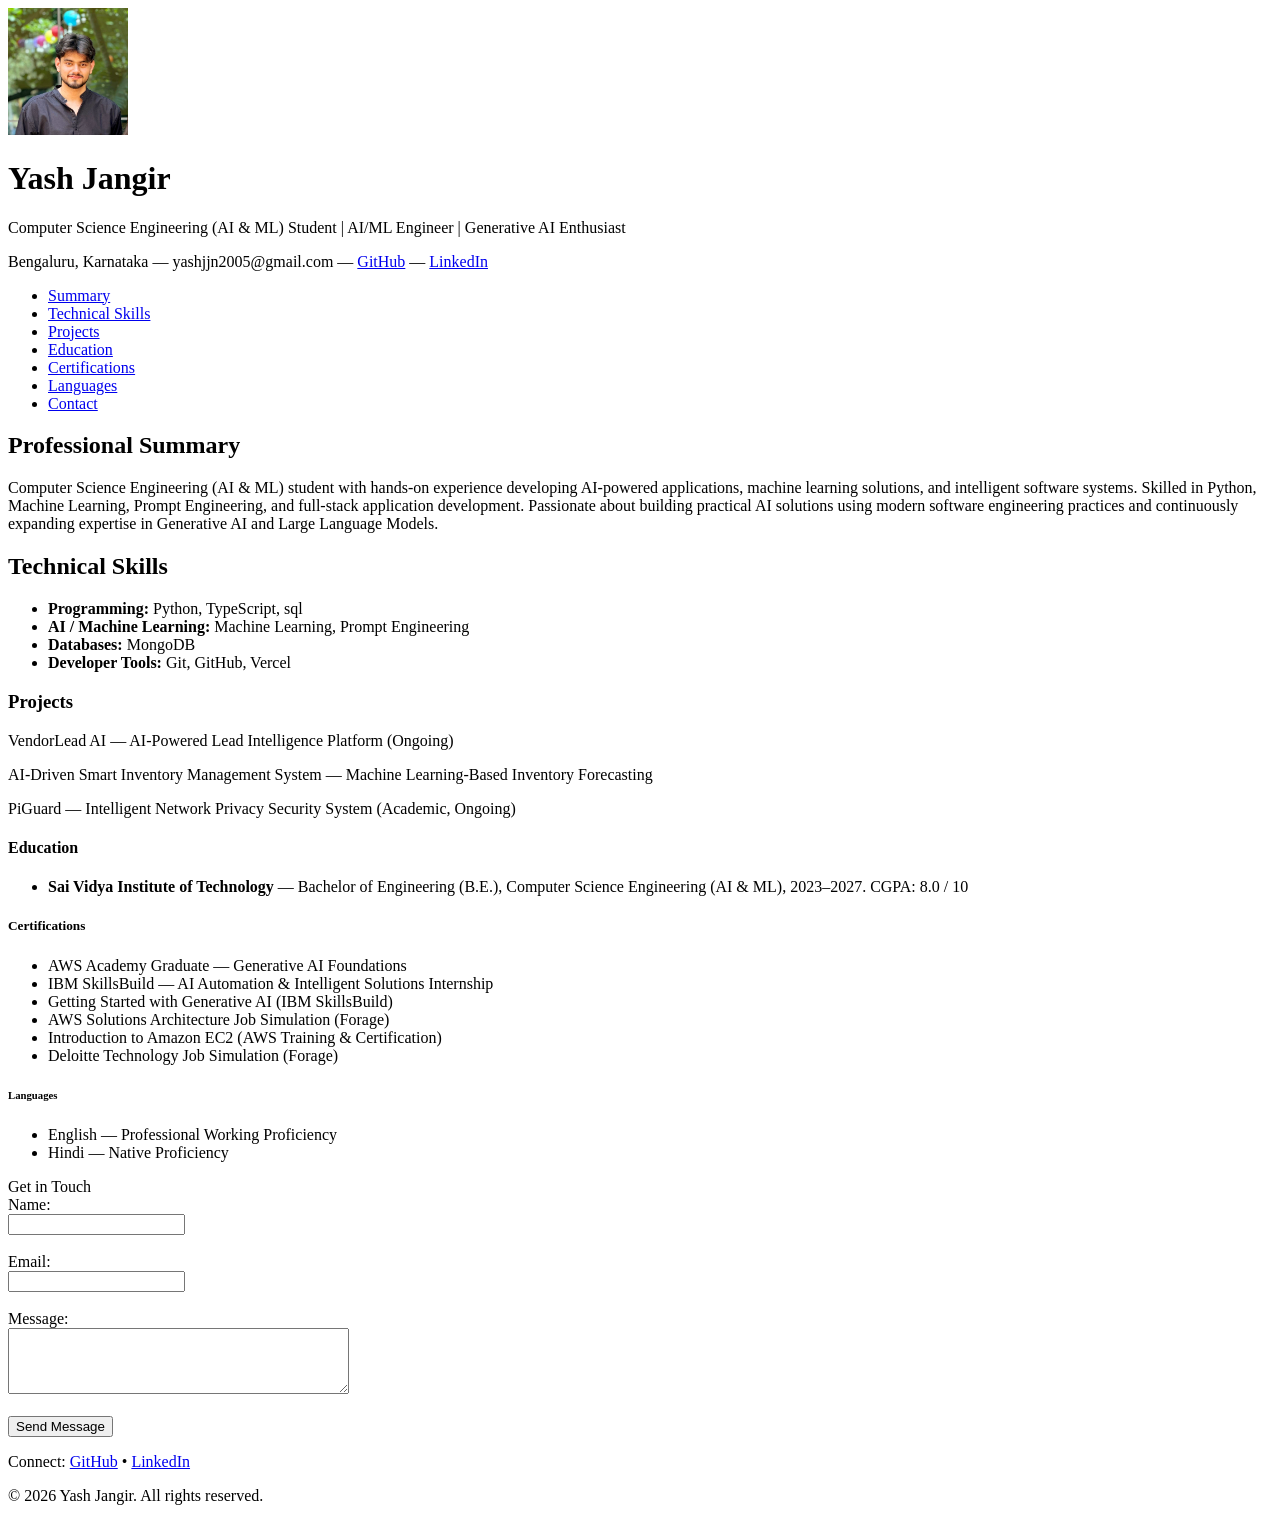
==== index.html @ c309d535 "Add files via upload" ====
<!DOCTYPE html>
<html lang="en">
<head>
  <meta charset="utf-8">
  <meta name="viewport" content="width=device-width,initial-scale=1">
  <title>Yash Jangir</title>
</head>
<body>
  <header>
    <img src="profile.jpeg" alt="Yash Jangir profile photo" width="120">
    <h1>Yash Jangir</h1>
    <p>Computer Science Engineering (AI &amp; ML) Student | AI/ML Engineer | Generative AI Enthusiast</p>
    <p>Bengaluru, Karnataka — yashjjn2005@gmail.com — <a href="#">GitHub</a> — <a href="#">LinkedIn</a></p>
    <nav>
      <ul>
        <li><a href="#summary">Summary</a></li>
        <li><a href="#skills">Technical Skills</a></li>
        <li><a href="#projects">Projects</a></li>
        <li><a href="#education">Education</a></li>
        <li><a href="#certifications">Certifications</a></li>
        <li><a href="#languages">Languages</a></li>
        <li><a href="#contact">Contact</a></li>
      </ul>
    </nav>
  </header>

  <main>
    <h2 id="summary">Professional Summary</h2>
  <p>Computer Science Engineering (AI &amp; ML) student with hands-on experience developing AI-powered applications, machine learning solutions, and intelligent software systems. Skilled in Python, Machine Learning, Prompt Engineering, and full-stack application development. Passionate about building practical AI solutions using modern software engineering practices and continuously expanding expertise in Generative AI and Large Language Models.</p>

  <h2 id="skills">Technical Skills</h2>
  <ul>
    <li><strong>Programming:</strong> Python, TypeScript, sql</li>
    <li><strong>AI / Machine Learning:</strong> Machine Learning, Prompt Engineering</li>
    <li><strong>Databases:</strong> MongoDB</li>
    <li><strong>Developer Tools:</strong> Git, GitHub, Vercel</li>
  </ul>

    <h3 id="projects">Projects</h3>

  <p>VendorLead AI — AI-Powered Lead Intelligence Platform (Ongoing)</p>
  
  <p>AI-Driven Smart Inventory Management System — Machine Learning-Based Inventory Forecasting</p>
  
  <p>PiGuard — Intelligent Network Privacy Security System (Academic, Ongoing)</p>
  
  <h4 id="education">Education</h4>
  <ul>
    <li><strong>Sai Vidya Institute of Technology</strong> — Bachelor of Engineering (B.E.), Computer Science Engineering (AI &amp; ML), 2023–2027. CGPA: 8.0 / 10</li>
  </ul>

  <h5 id="certifications">Certifications</h5>
  <ul>
    <li>AWS Academy Graduate — Generative AI Foundations</li>
    <li>IBM SkillsBuild — AI Automation &amp; Intelligent Solutions Internship</li>
    <li>Getting Started with Generative AI (IBM SkillsBuild)</li>
    <li>AWS Solutions Architecture Job Simulation (Forage)</li>
    <li>Introduction to Amazon EC2 (AWS Training &amp; Certification)</li>
    <li>Deloitte Technology Job Simulation (Forage)</li>
  </ul>

  <h6 id="languages">Languages</h6>
  <ul>
    <li>English — Professional Working Proficiency</li>
    <li>Hindi — Native Proficiency</li>
  </ul>

  <h7 id="contact">Get in Touch</h7>
  <form action="#" method="post">
    <label>Name:<br><input type="text" name="name"></label><br><br>
    <label>Email:<br><input type="email" name="email"></label><br><br>
    <label>Message:<br><textarea name="message" rows="4" cols="40"></textarea></label><br><br>
    <button type="submit">Send Message</button>
  </form>

    <p>Connect: <a href="#">GitHub</a> • <a href="#">LinkedIn</a></p>
  </main>

  <footer>
    <p>&copy; 2026 Yash Jangir. All rights reserved.</p>
  </footer>
</body>
</html>
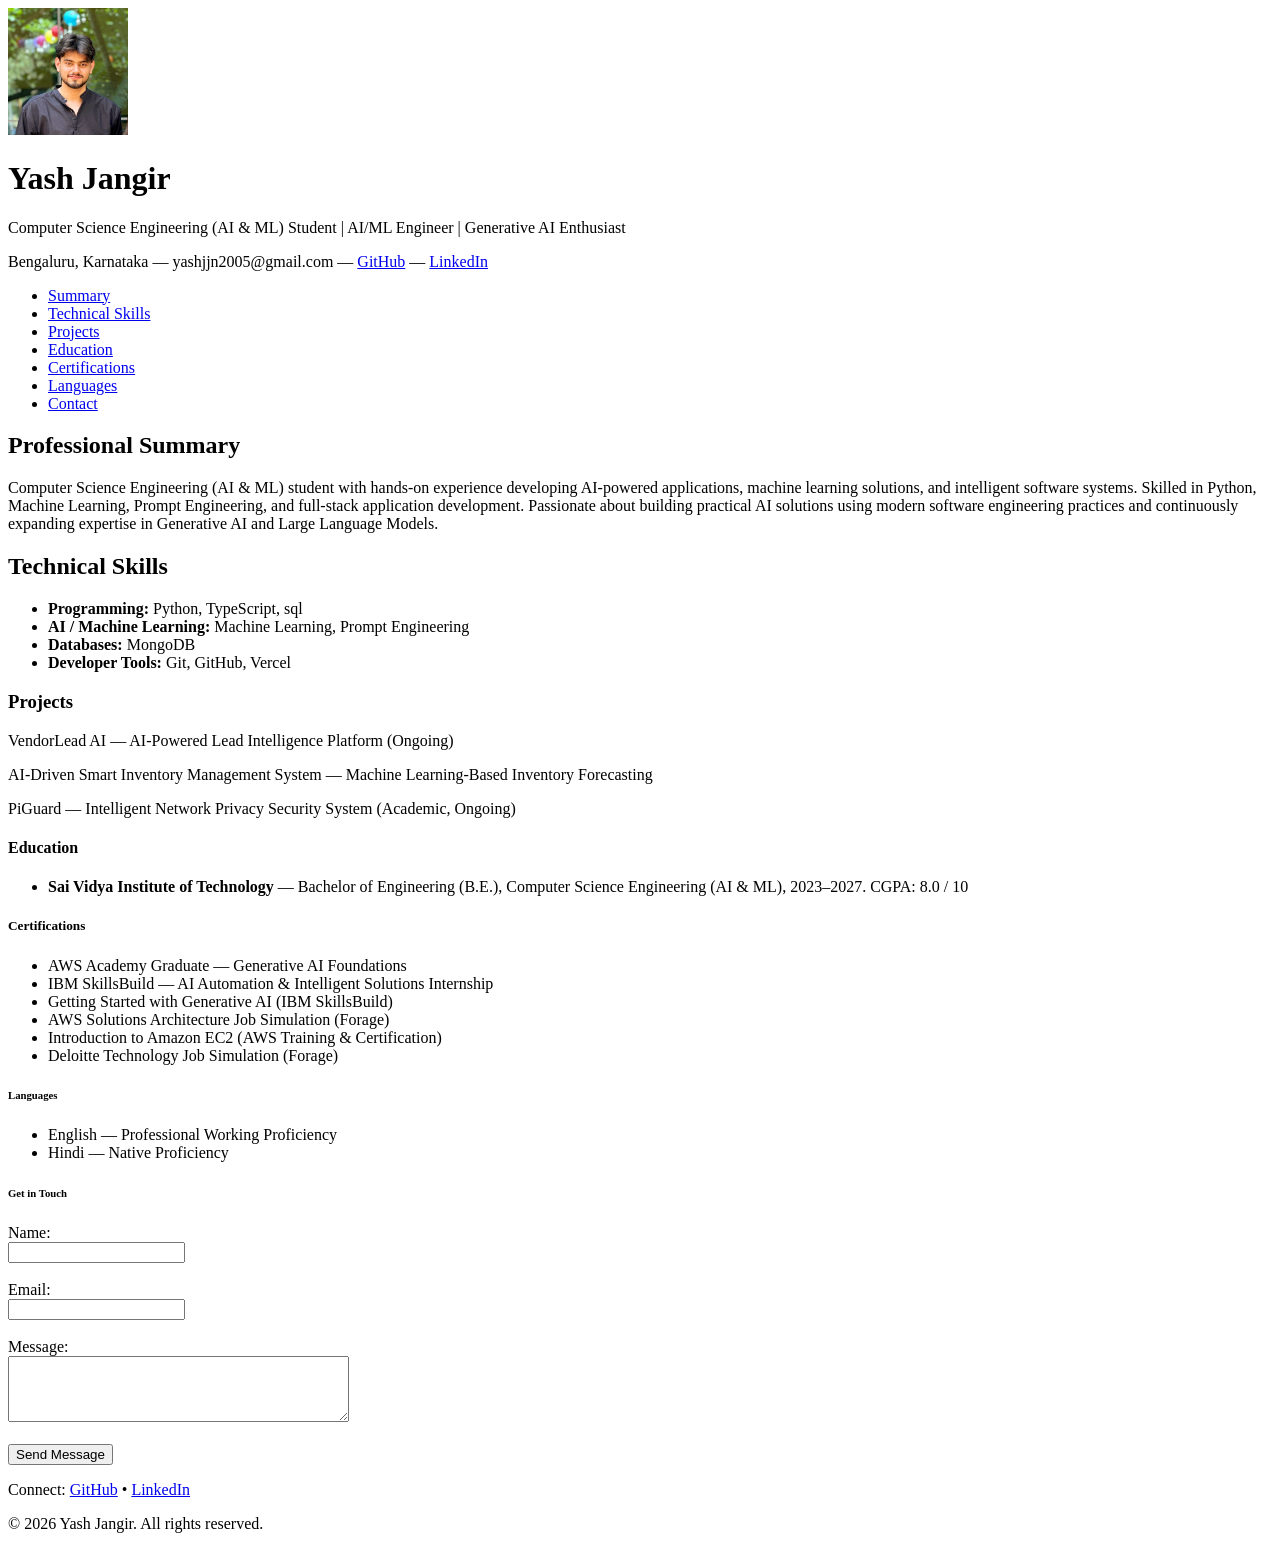
==== commit 13e0bba1: "Add files via upload" ====
--- a/index.html
+++ b/index.html
@@ -10,7 +10,7 @@
     <img src="profile.jpeg" alt="Yash Jangir profile photo" width="120">
     <h1>Yash Jangir</h1>
     <p>Computer Science Engineering (AI &amp; ML) Student | AI/ML Engineer | Generative AI Enthusiast</p>
-    <p>Bengaluru, Karnataka — yashjjn2005@gmail.com — <a href="#">GitHub</a> — <a href="#">LinkedIn</a></p>
+    <p>Bengaluru, Karnataka — yashjjn2005@gmail.com — <a href="https://github.com/Yashjangir71">GitHub</a> — <a href="https://www.linkedin.com/in/yash-jangir-3822b129b/">LinkedIn</a></p>
     <nav>
       <ul>
         <li><a href="#summary">Summary</a></li>
@@ -65,7 +65,7 @@
     <li>Hindi — Native Proficiency</li>
   </ul>
 
-  <h7 id="contact">Get in Touch</h7>
+  <h6 id="contact">Get in Touch</h6>
   <form action="#" method="post">
     <label>Name:<br><input type="text" name="name"></label><br><br>
     <label>Email:<br><input type="email" name="email"></label><br><br>
@@ -73,7 +73,7 @@
     <button type="submit">Send Message</button>
   </form>
 
-    <p>Connect: <a href="#">GitHub</a> • <a href="#">LinkedIn</a></p>
+    <p>Connect: <a href="https://github.com/Yashjangir71">GitHub</a> • <a href="https://www.linkedin.com/in/yash-jangir-3822b129b/">LinkedIn</a></p>
   </main>
 
   <footer>
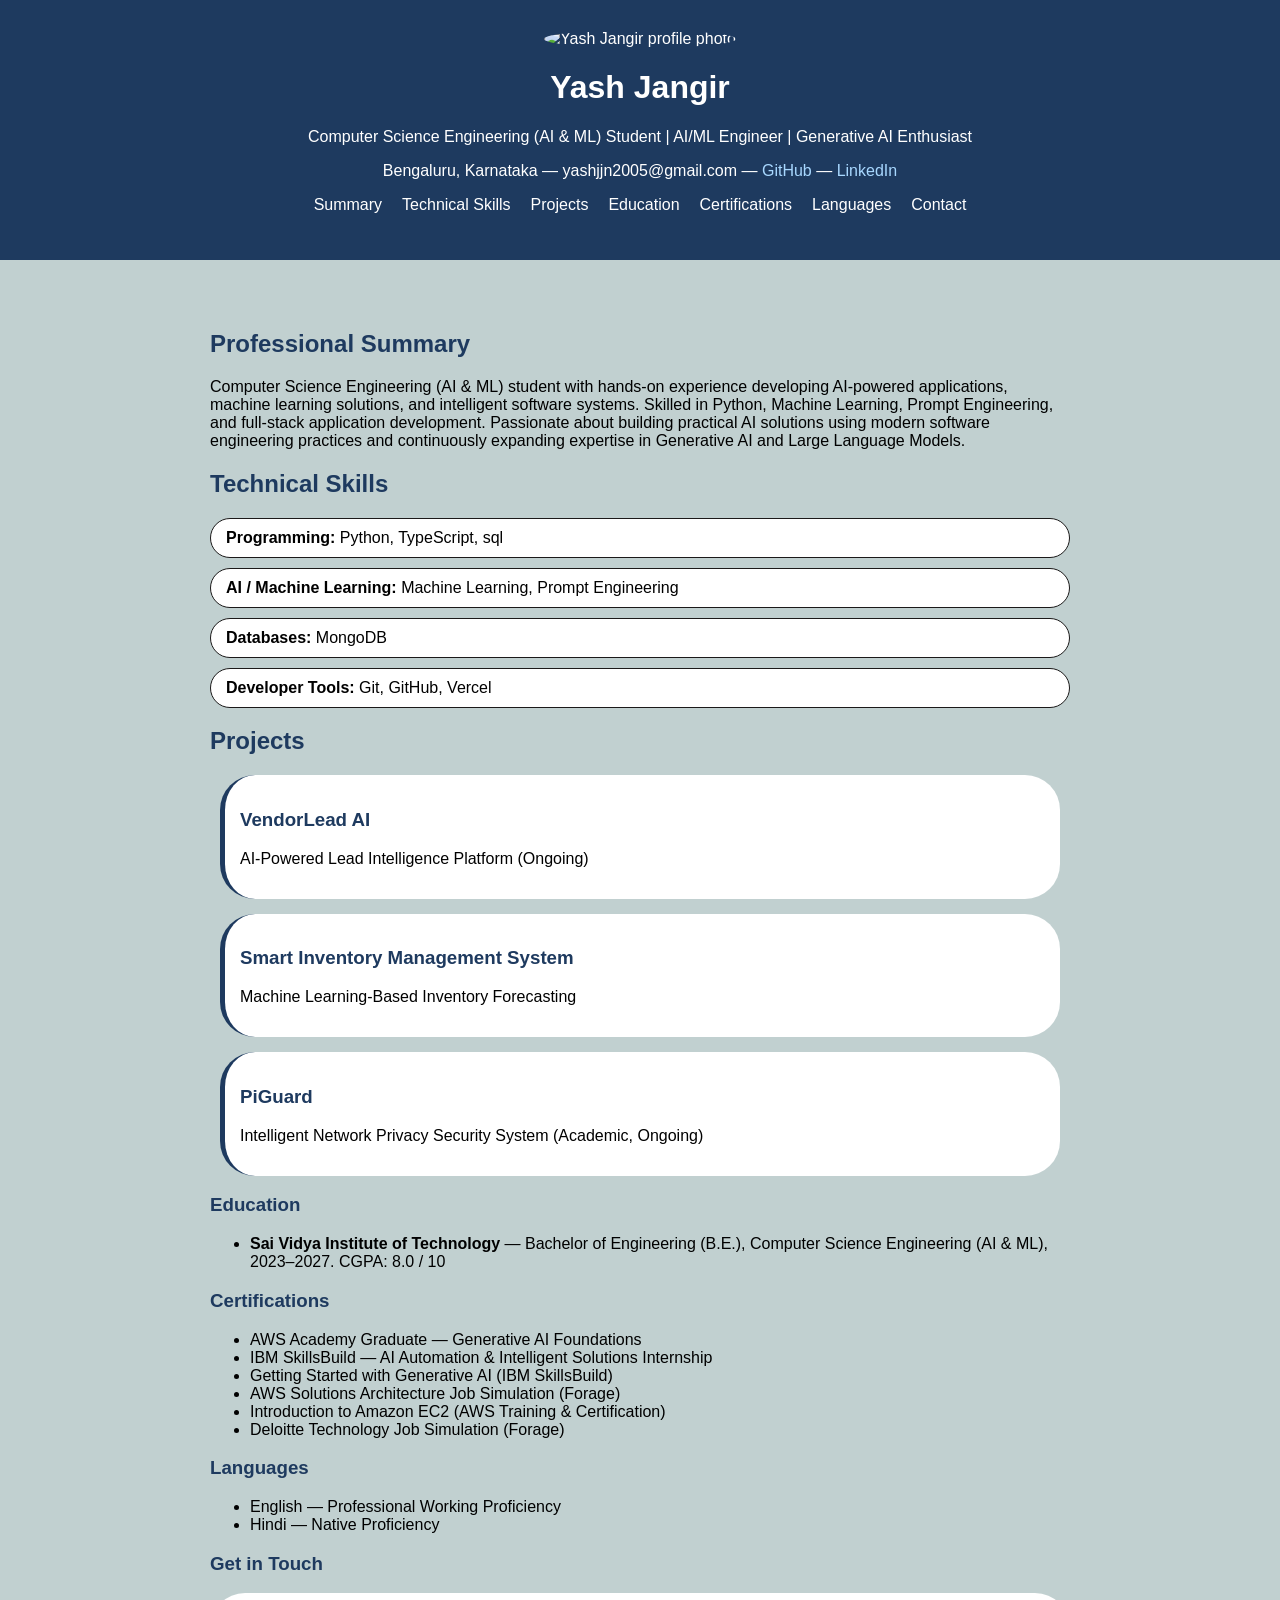
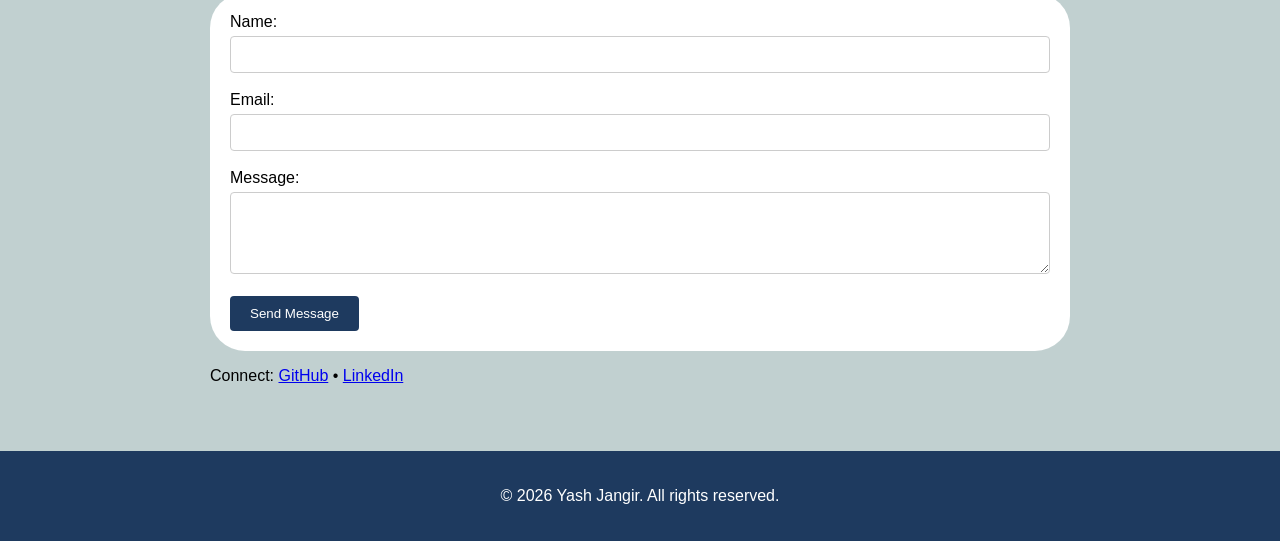
==== commit 5aea28cf: "Fix GitHub Pages root entry files" ====
--- a/index.html
+++ b/index.html
@@ -4,13 +4,14 @@
   <meta charset="utf-8">
   <meta name="viewport" content="width=device-width,initial-scale=1">
   <title>Yash Jangir</title>
+  <link href="../css/style.css" rel="stylesheet">
 </head>
 <body>
   <header>
-    <img src="profile.jpeg" alt="Yash Jangir profile photo" width="120">
+    <img src="profile.jpeg" alt="Yash Jangir profile photo" width="200">
     <h1>Yash Jangir</h1>
     <p>Computer Science Engineering (AI &amp; ML) Student | AI/ML Engineer | Generative AI Enthusiast</p>
-    <p>Bengaluru, Karnataka — yashjjn2005@gmail.com — <a href="https://github.com/Yashjangir71">GitHub</a> — <a href="https://www.linkedin.com/in/yash-jangir-3822b129b/">LinkedIn</a></p>
+    <p>Bengaluru, Karnataka — yashjjn2005@gmail.com — <a href="https://github.com/Yashjangir71" target="_blank" rel="noopener noreferrer">GitHub</a> — <a href="https://www.linkedin.com/in/yash-jangir-3822b129b/" target="_blank" rel="noopener noreferrer">LinkedIn</a></p>
     <nav>
       <ul>
         <li><a href="#summary">Summary</a></li>
@@ -36,20 +37,29 @@
     <li><strong>Developer Tools:</strong> Git, GitHub, Vercel</li>
   </ul>
 
-    <h3 id="projects">Projects</h3>
 
-  <p>VendorLead AI — AI-Powered Lead Intelligence Platform (Ongoing)</p>
-  
-  <p>AI-Driven Smart Inventory Management System — Machine Learning-Based Inventory Forecasting</p>
-  
-  <p>PiGuard — Intelligent Network Privacy Security System (Academic, Ongoing)</p>
-  
-  <h4 id="education">Education</h4>
+<h2 id="projects">Projects</h2>
+
+<div class="project">
+  <h3>VendorLead AI</h3>
+  <p>AI-Powered Lead Intelligence Platform (Ongoing)</p>
+</div>
+
+<div class="project">
+  <h3>Smart Inventory Management System</h3>
+  <p>Machine Learning-Based Inventory Forecasting</p>
+</div>
+
+<div class="project">
+  <h3>PiGuard</h3>
+  <p>Intelligent Network Privacy Security System (Academic, Ongoing)</p>
+</div>
+  <h3 id="education">Education</h3>
   <ul>
     <li><strong>Sai Vidya Institute of Technology</strong> — Bachelor of Engineering (B.E.), Computer Science Engineering (AI &amp; ML), 2023–2027. CGPA: 8.0 / 10</li>
   </ul>
 
-  <h5 id="certifications">Certifications</h5>
+  <h3 id="certifications">Certifications</h3>
   <ul>
     <li>AWS Academy Graduate — Generative AI Foundations</li>
     <li>IBM SkillsBuild — AI Automation &amp; Intelligent Solutions Internship</li>
@@ -59,13 +69,13 @@
     <li>Deloitte Technology Job Simulation (Forage)</li>
   </ul>
 
-  <h6 id="languages">Languages</h6>
+  <h3 id="languages">Languages</h3>
   <ul>
     <li>English — Professional Working Proficiency</li>
     <li>Hindi — Native Proficiency</li>
   </ul>
 
-  <h6 id="contact">Get in Touch</h6>
+  <h3 id="contact">Get in Touch</h3>
   <form action="#" method="post">
     <label>Name:<br><input type="text" name="name"></label><br><br>
     <label>Email:<br><input type="email" name="email"></label><br><br>
@@ -73,7 +83,7 @@
     <button type="submit">Send Message</button>
   </form>
 
-    <p>Connect: <a href="https://github.com/Yashjangir71">GitHub</a> • <a href="https://www.linkedin.com/in/yash-jangir-3822b129b/">LinkedIn</a></p>
+    <p>Connect: <a href="https://github.com/Yashjangir71" target="_blank" rel="noopener noreferrer">GitHub</a> • <a href="https://www.linkedin.com/in/yash-jangir-3822b129b/" target="_blank" rel="noopener noreferrer">LinkedIn</a></p>
   </main>
 
   <footer>
--- a/css/style.css
+++ b/css/style.css
@@ -0,0 +1,166 @@
+
+* {
+  box-sizing: border-box;
+}
+
+body {
+  margin: 0;
+  font-family: Arial, sans-serif;
+  background-color: #c1d0d0;
+  color: #000000;
+}
+
+/* Header */
+
+header {
+  background-color: #1e3a5f;
+  color: white;
+  text-align: center;
+  padding: 30px;
+}
+
+/* Profile image */
+
+header img {
+  border-radius: 50%;
+}
+
+/* Links in header */
+
+header a {
+  color: #a8d8ff;
+  text-decoration: none;
+}
+
+header a:hover {
+  color: rgb(255, 227, 12);
+  text-decoration: underline;
+}
+
+/* Navigation */
+
+nav ul {
+  display: flex;
+  justify-content: center;
+  gap: 20px;
+  list-style: none;
+  padding: 0;
+  flex-wrap: wrap;
+}
+
+nav a {
+  color: white;
+  text-decoration: none;
+}
+
+nav a:hover {
+  color: rgb(255, 227, 12);
+}
+
+/* Main content */
+
+main {
+  max-width: 900px;
+  margin: 30px auto;
+  padding: 20px;
+}
+
+/* Headings */
+
+h2,
+h3 {
+  color: #1e3a5f;
+}
+
+/* Skills */
+
+#skills + ul {
+  display: flex;
+  flex-direction: column;
+  gap: 10px;
+  list-style: none;
+  padding: 0;
+}
+
+#skills + ul li {
+  background-color: white;
+  padding: 10px 15px;
+  border-radius: 50px;
+  border: 0.5px solid #1b1919;
+}
+
+/* Projects */
+
+.project {
+  background-color: white;
+  padding: 15px;
+  margin: 15px 10px;
+  border-left: 5px solid #1e3a5f;
+  border-radius: 35px;
+}
+
+/* Form */
+
+form {
+  background-color: white;
+  padding: 20px;
+  border-radius: 35px;
+}
+
+input,
+textarea {
+  width: 100%;
+  padding: 10px;
+  margin-top: 5px;
+  border: 1px solid #ccc;
+  border-radius: 4px;
+}
+
+button {
+  background-color: #1e3a5f;
+  color: white;
+  padding: 10px 20px;
+  border: none;
+  border-radius: 4px;
+  cursor: pointer;
+}
+
+button:hover {
+  background-color: #162d4a;
+}
+
+/* Footer */
+
+footer {
+  background-color: #1e3a5f;
+  color: white;
+  text-align: center;
+  padding: 20px;
+  margin-top: 30px;
+}
+/* Works when the browser becomes small */
+
+@media (max-width: 600px) {
+
+  header {
+    padding: 20px 10px;
+  }
+
+  header h1 {
+    font-size: 25px;
+  }
+
+  nav ul {
+    flex-direction: column;
+    gap: 10px;
+  }
+
+  main {
+    padding: 15px;
+    margin: 10px auto;
+  }
+
+  #skills + ul {
+    flex-direction: column;
+  }
+}
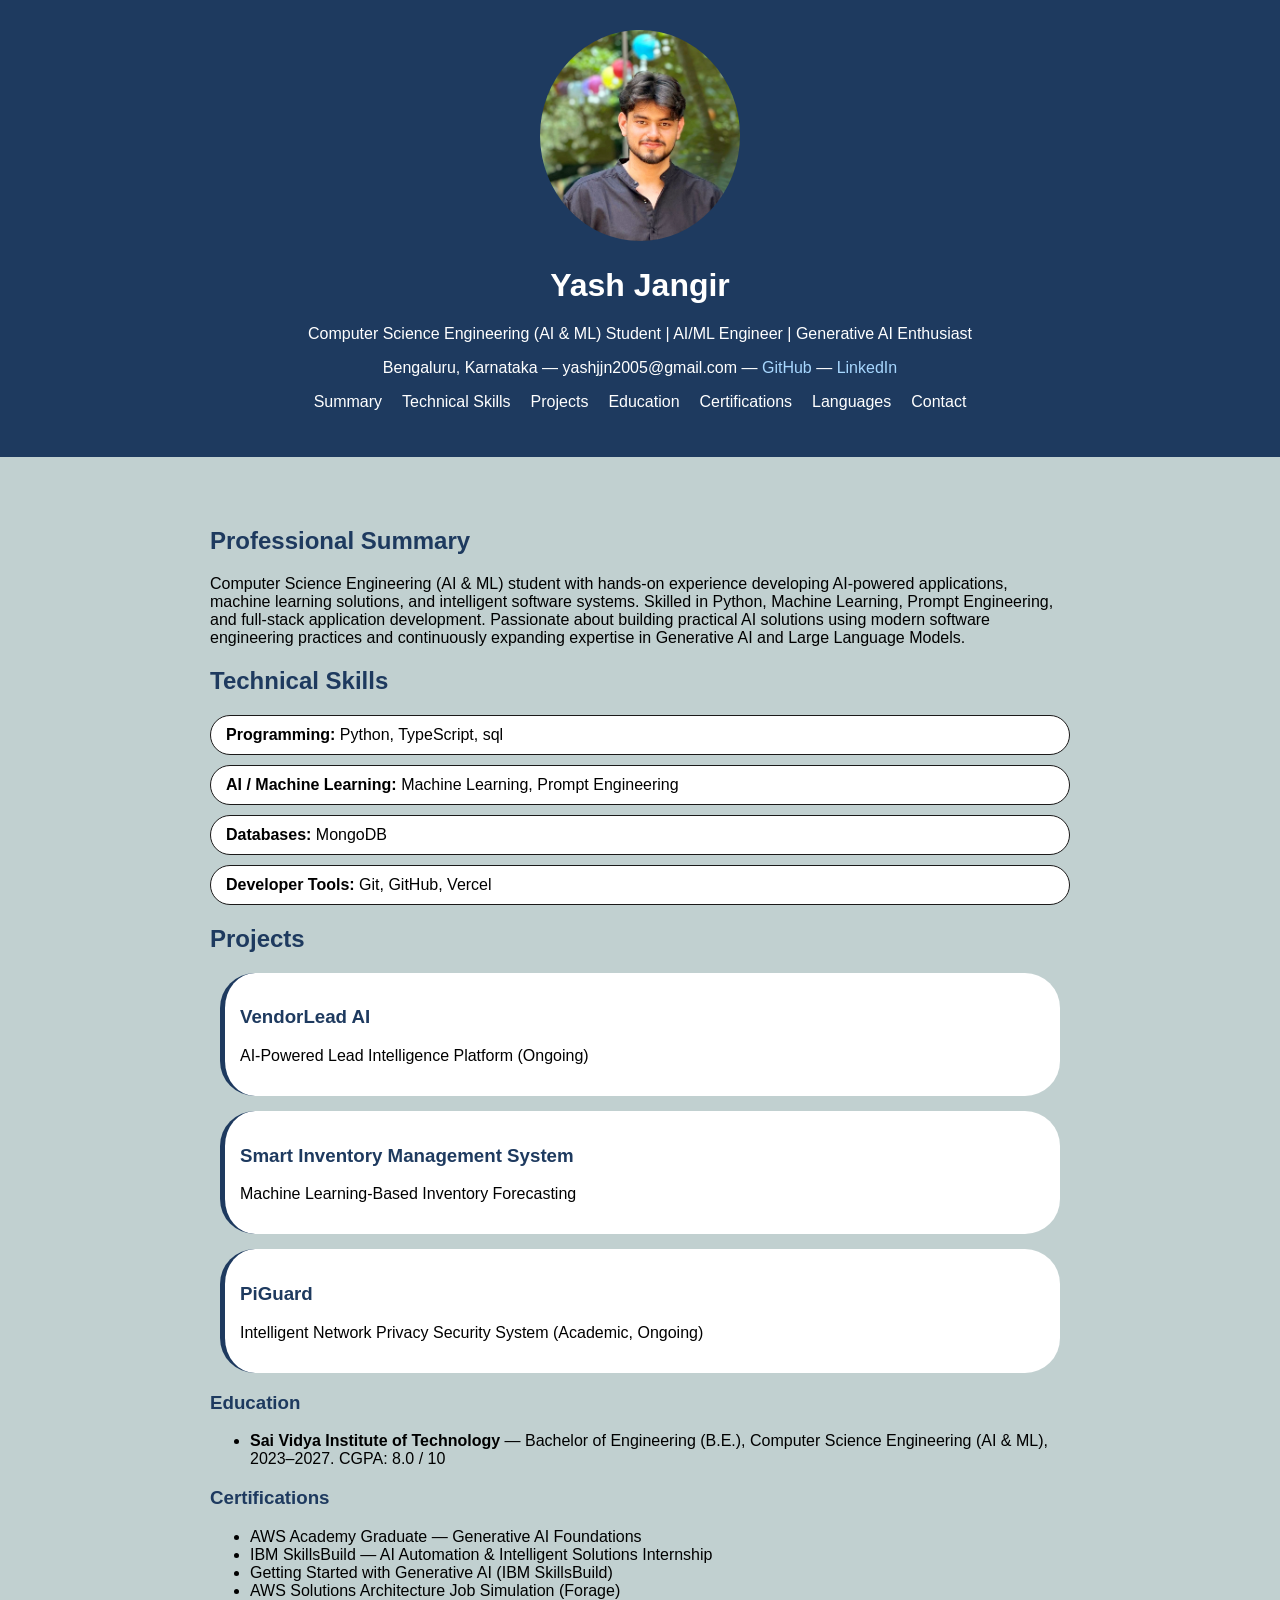
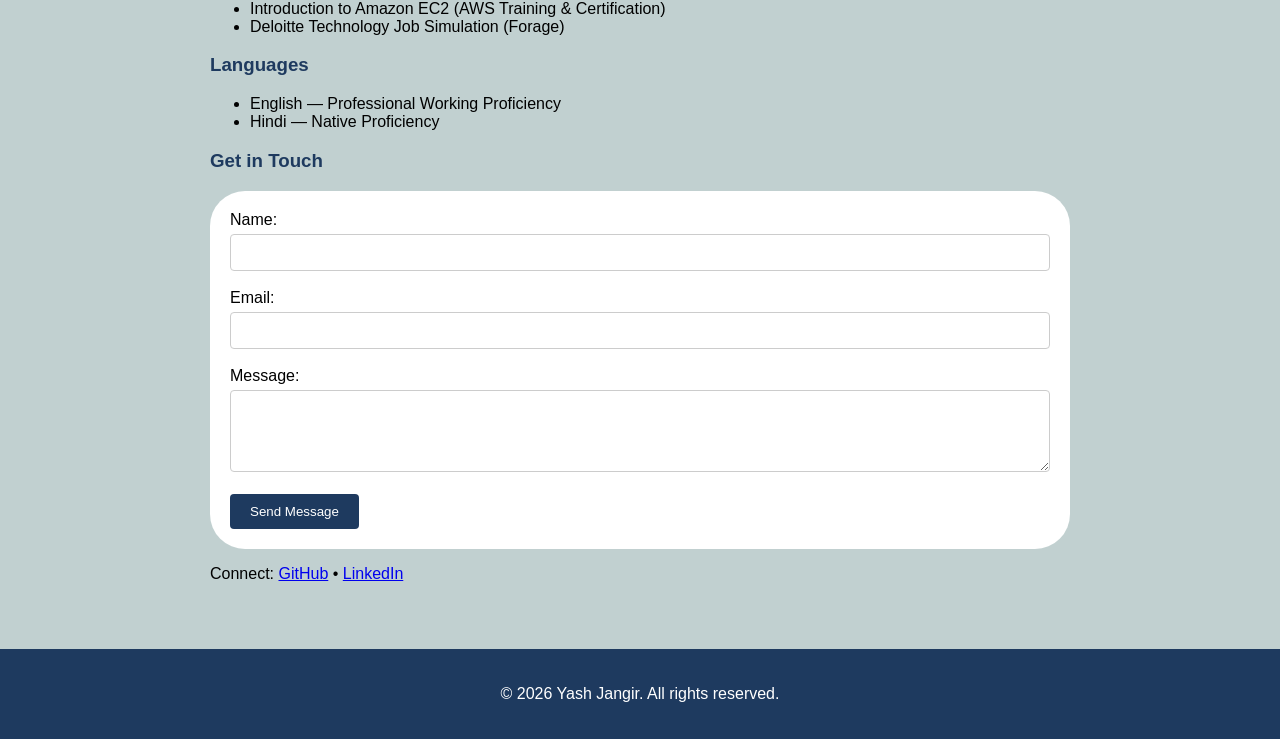
==== commit ec334809: "Remove duplicate HTML folder and keep root site files" ====
--- a/index.html
+++ b/index.html
@@ -4,7 +4,7 @@
   <meta charset="utf-8">
   <meta name="viewport" content="width=device-width,initial-scale=1">
   <title>Yash Jangir</title>
-  <link href="../css/style.css" rel="stylesheet">
+  <link href="css/style.css" rel="stylesheet">
 </head>
 <body>
   <header>
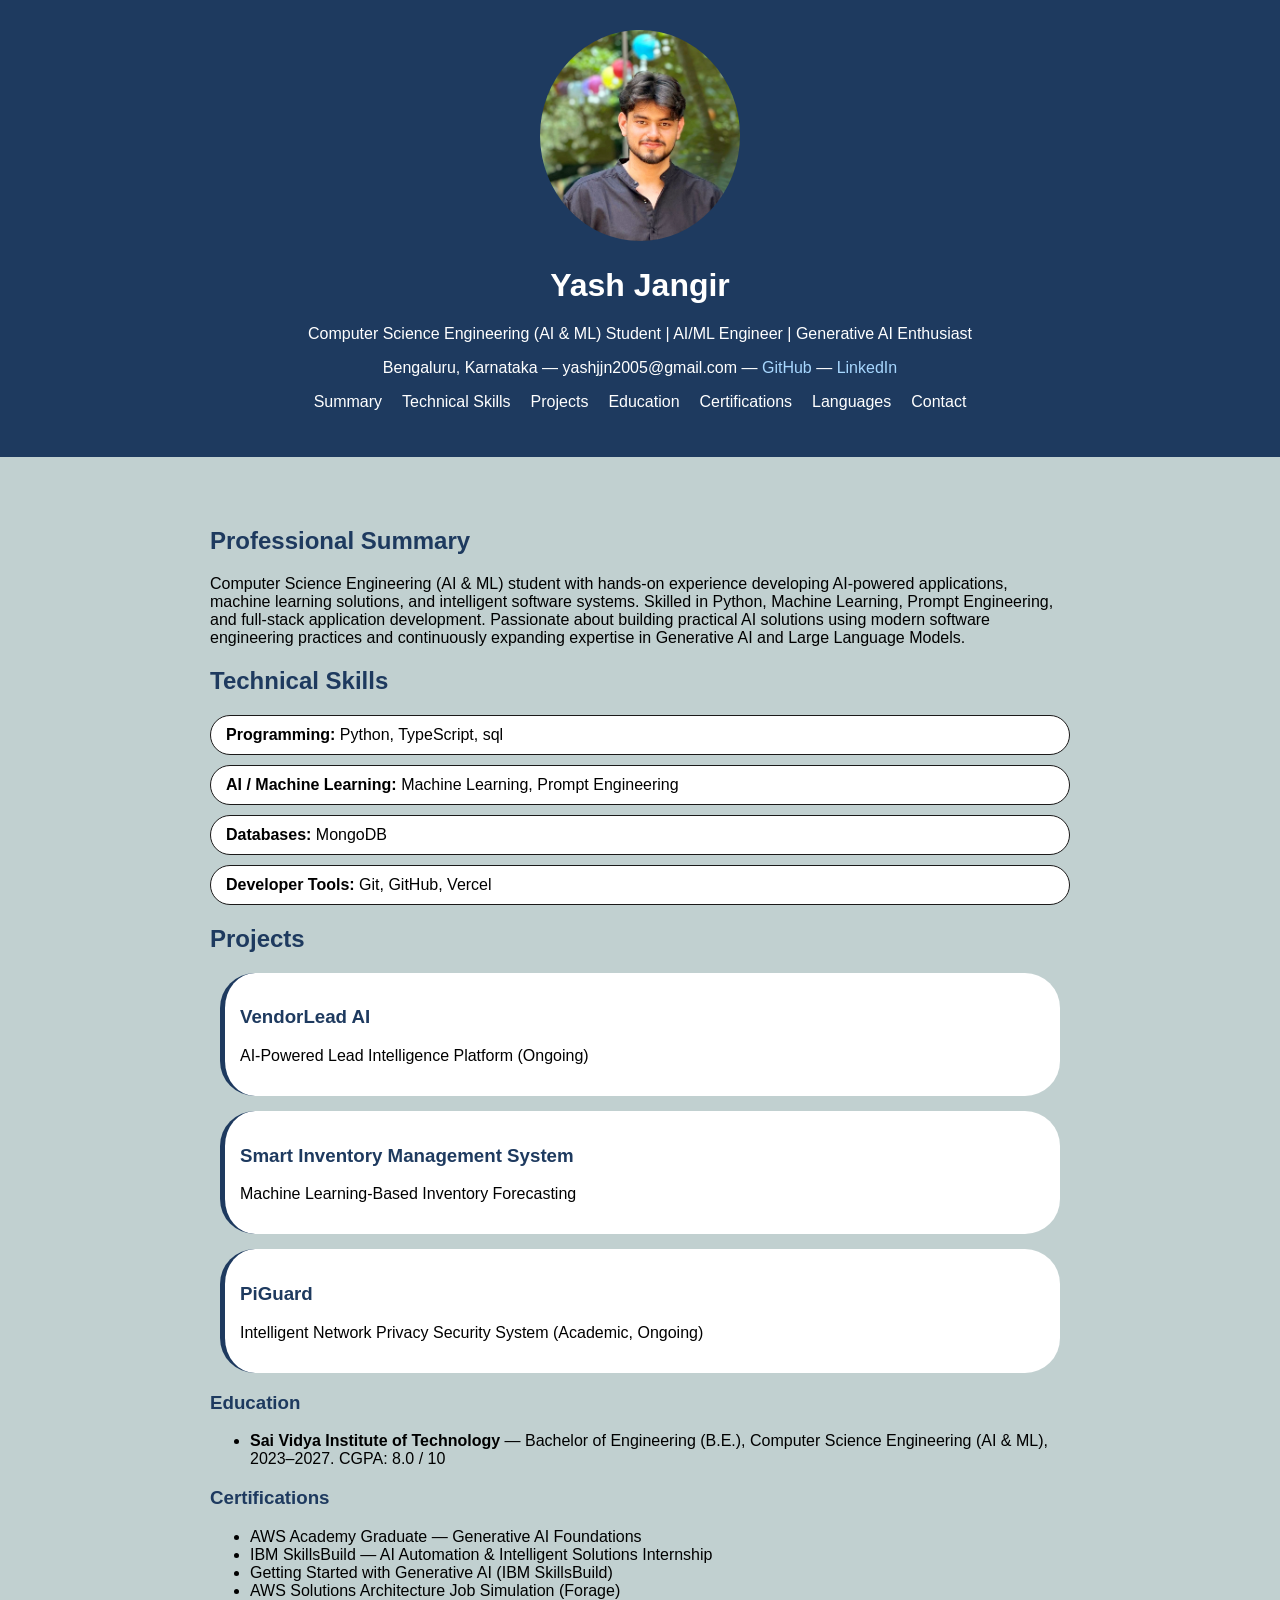
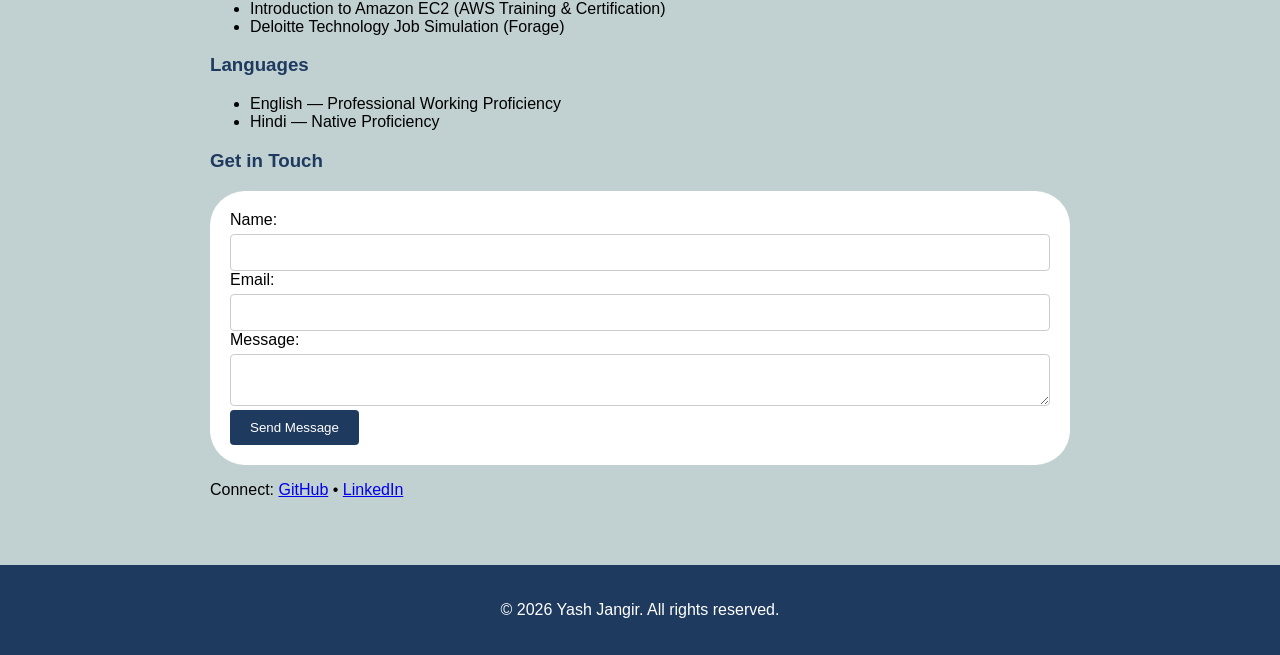
==== commit 2cf773de: "Fix contact form access key and labels" ====
--- a/index.html
+++ b/index.html
@@ -76,10 +76,19 @@
   </ul>
 
   <h3 id="contact">Get in Touch</h3>
-  <form action="#" method="post">
-    <label>Name:<br><input type="text" name="name"></label><br><br>
-    <label>Email:<br><input type="email" name="email"></label><br><br>
-    <label>Message:<br><textarea name="message" rows="4" cols="40"></textarea></label><br><br>
+  <form action="https://api.web3forms.com/submit" method="POST">
+    <input type="hidden" name="access_key" value="a03bbf33-7309-4b88-9a04-64fa320c5e68">
+    <input type="hidden" name="subject" value="New portfolio contact message">
+
+    <label for="contact-name">Name:</label>
+    <input id="contact-name" type="text" name="name" required>
+
+    <label for="contact-email">Email:</label>
+    <input id="contact-email" type="email" name="email" required>
+
+    <label for="contact-message">Message:</label>
+    <textarea id="contact-message" name="message" required></textarea>
+
     <button type="submit">Send Message</button>
   </form>
 
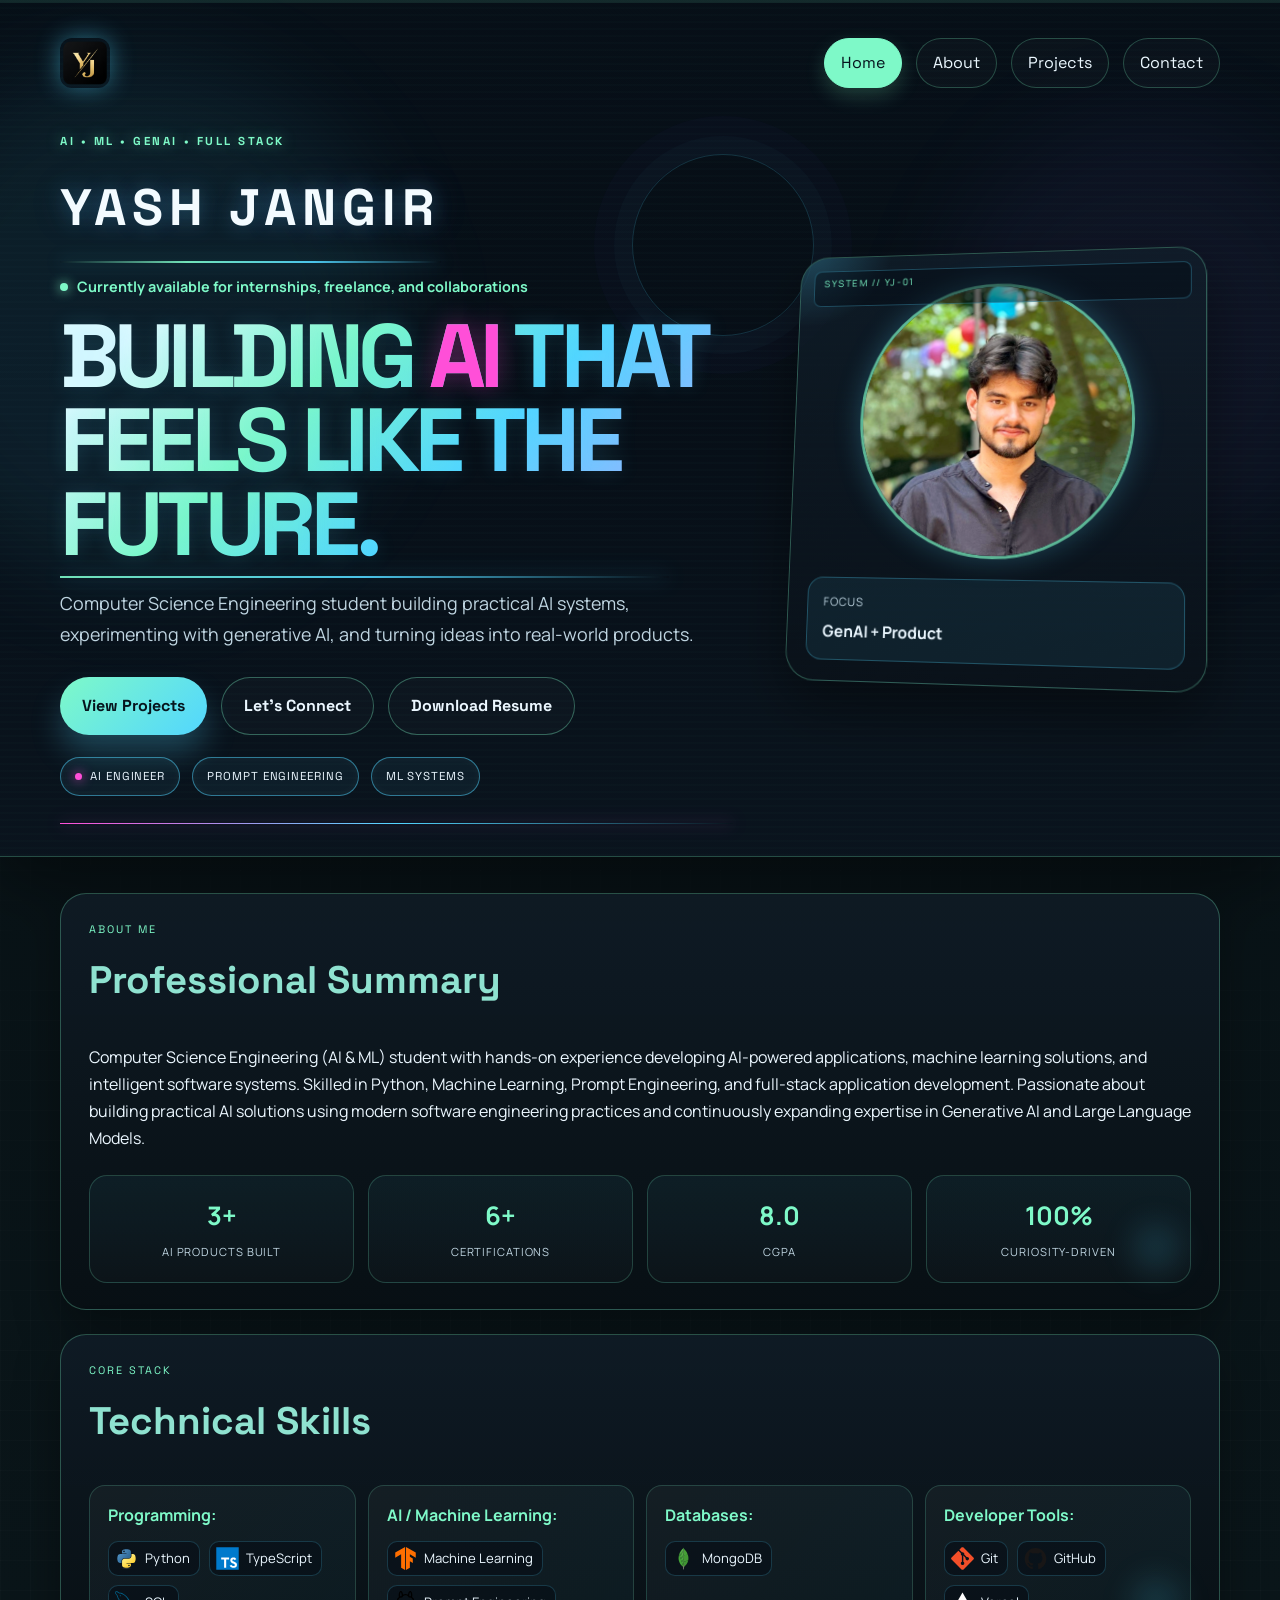
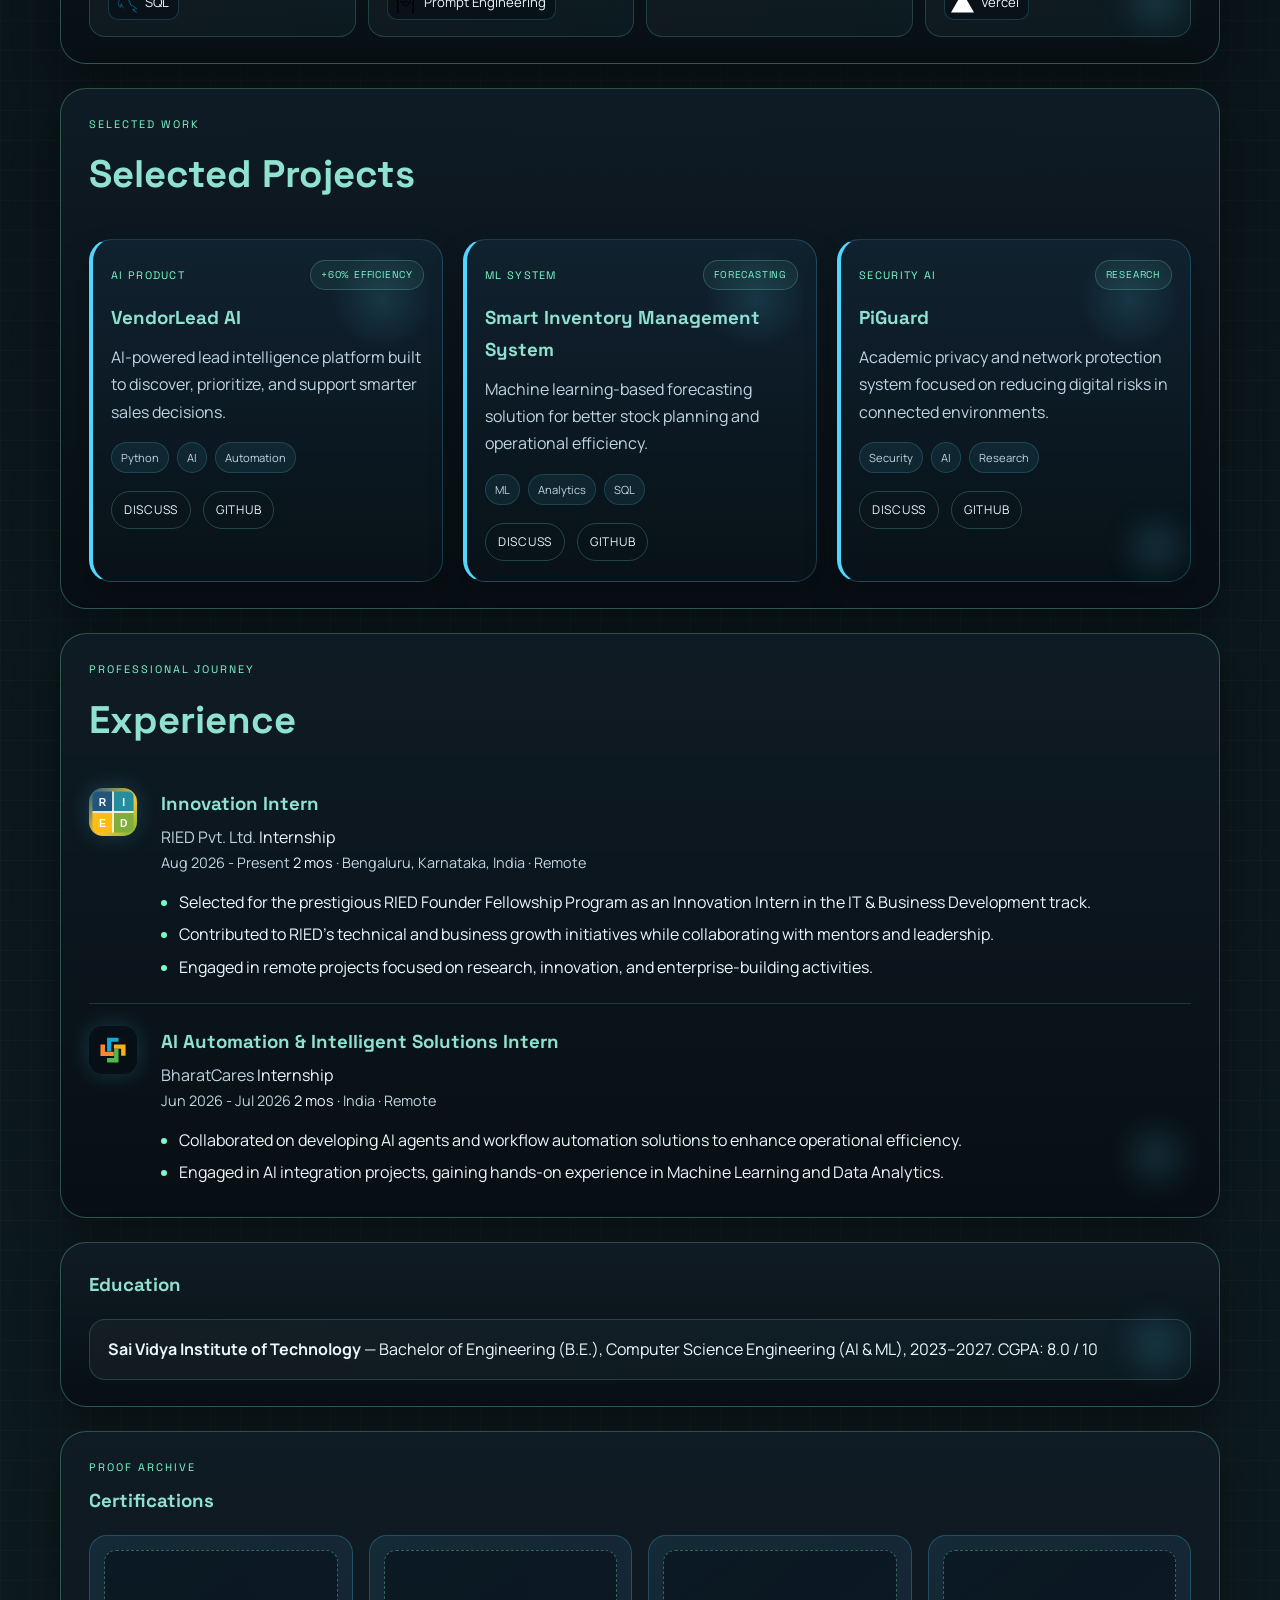
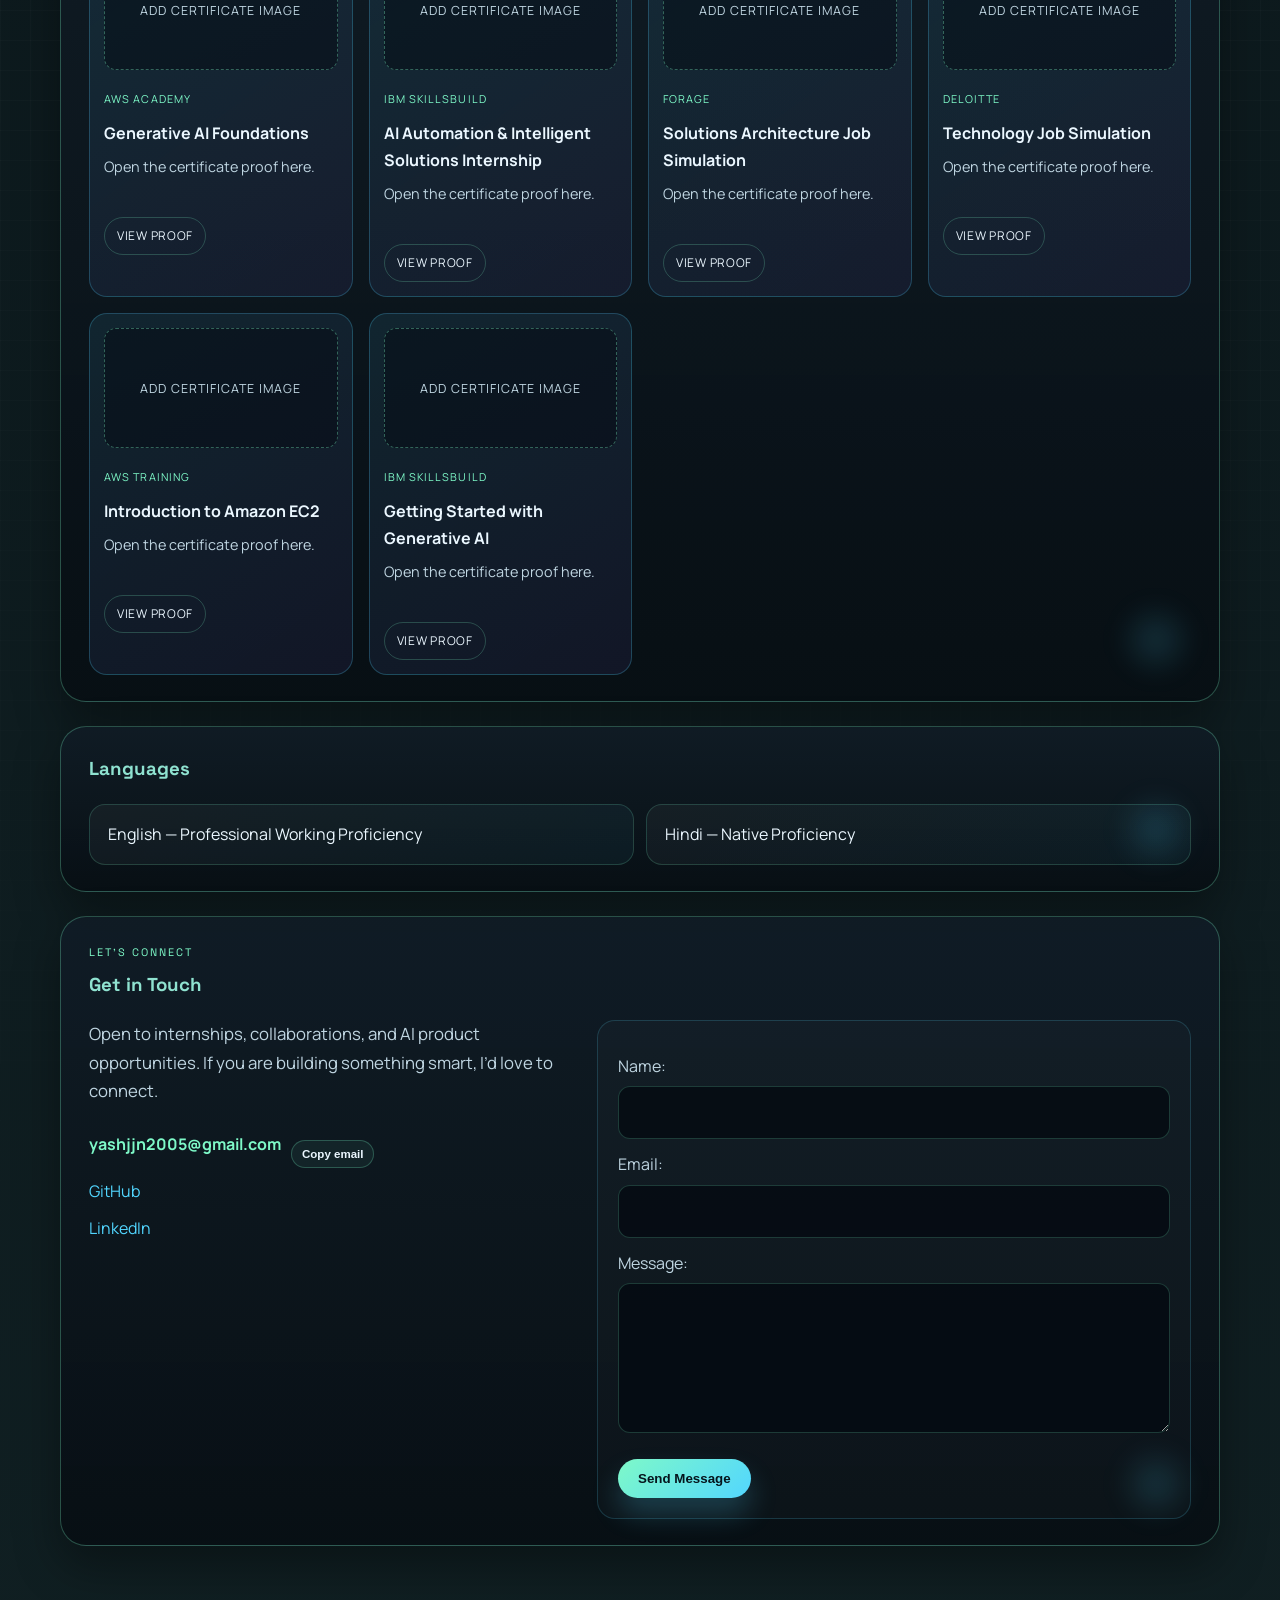
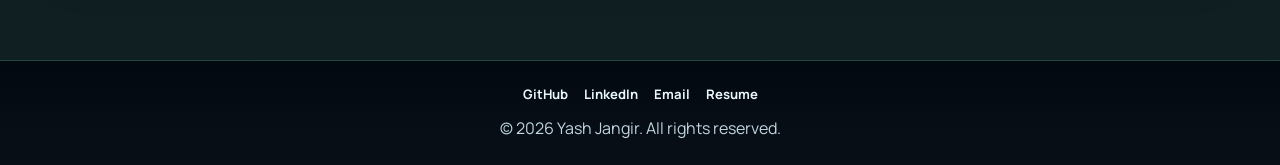
==== commit c35a49d7: "Build responsive AI portfolio site" ====
--- a/index.html
+++ b/index.html
@@ -4,99 +4,404 @@
   <meta charset="utf-8">
   <meta name="viewport" content="width=device-width,initial-scale=1">
   <title>Yash Jangir</title>
+  <script>document.documentElement.classList.add('js');</script>
+  <link rel="icon" href="favicon.png" type="image/png">
+  <link rel="preconnect" href="https://fonts.googleapis.com">
+  <link rel="preconnect" href="https://fonts.gstatic.com" crossorigin>
+  <link href="https://fonts.googleapis.com/css2?family=Manrope:wght@400;500;600;700;800&amp;family=Space+Grotesk:wght@500;600;700&amp;display=swap" rel="stylesheet">
   <link href="css/style.css" rel="stylesheet">
+  <script src="js/nav.js" defer></script>
 </head>
 <body>
-  <header>
-    <img src="profile.jpeg" alt="Yash Jangir profile photo" width="200">
-    <h1>Yash Jangir</h1>
-    <p>Computer Science Engineering (AI &amp; ML) Student | AI/ML Engineer | Generative AI Enthusiast</p>
-    <p>Bengaluru, Karnataka — yashjjn2005@gmail.com — <a href="https://github.com/Yashjangir71" target="_blank" rel="noopener noreferrer">GitHub</a> — <a href="https://www.linkedin.com/in/yash-jangir-3822b129b/" target="_blank" rel="noopener noreferrer">LinkedIn</a></p>
-    <nav>
-      <ul>
-        <li><a href="#summary">Summary</a></li>
-        <li><a href="#skills">Technical Skills</a></li>
-        <li><a href="#projects">Projects</a></li>
-        <li><a href="#education">Education</a></li>
-        <li><a href="#certifications">Certifications</a></li>
-        <li><a href="#languages">Languages</a></li>
-        <li><a href="#contact">Contact</a></li>
+  <div class="scroll-progress" aria-hidden="true"><span></span></div>
+  <header class="cyber-header">
+    <div class="orb orb-1"></div>
+    <div class="orb orb-2"></div>
+    <div class="grid-overlay"></div>
+
+    <div class="header-inner">
+      <nav class="topbar">
+        <img class="brand" src="favicon.png" alt="Yash Jangir home" width="50" height="50">
+        <button class="menu-toggle" type="button" aria-expanded="false" aria-controls="site-menu" aria-label="Open navigation menu">
+          <span></span>
+          <span></span>
+          <span></span>
+        </button>
+        <ul id="site-menu">
+          <li><a href="index.html">Home</a></li>
+          <li><a href="about.html">About</a></li>
+          <li><a href="projects.html">Projects</a></li>
+          <li><a href="contact.html">Contact</a></li>
+        </ul>
+      </nav>
+
+      <section class="hero">
+        <div class="hero-copy">
+          <p class="eyebrow">AI • ML • GENAI • FULL STACK</p>
+          <h2 class="hero-name">Yash Jangir</h2>
+          <p class="availability-status hero-status"><span></span>Currently available for internships, freelance, and collaborations</p>
+          <h1>Building <span>AI</span> that feels like the future.</h1>
+          <p class="tagline">Computer Science Engineering student building practical AI systems, experimenting with generative AI, and turning ideas into real-world products.</p>
+          <div class="hero-actions">
+            <a class="primary-btn" href="#projects">View Projects</a>
+            <a class="secondary-btn" href="#contact">Let’s Connect</a>
+            <a class="secondary-btn" href="resume.txt" download>Download Resume</a>
+          </div>
+          <div class="hero-badges" aria-label="Key focus areas">
+            <span class="badge">AI Engineer</span>
+            <span class="badge">Prompt Engineering</span>
+            <span class="badge">ML Systems</span>
+          </div>
+        </div>
+
+        <div class="hero-visual" data-tilt>
+          <div class="visual-card">
+            <img src="profile.jpeg" alt="Yash Jangir profile photo" width="200">
+            <div class="mini-stat">
+              <span>Focus</span>
+              <strong>GenAI + Product</strong>
+            </div>
+          </div>
+        </div>
+      </section>
+    </div>
+  </header>
+
+  <main>
+    <section class="panel reveal-item" id="summary" data-tilt>
+      <div class="section-heading">
+        <p class="panel-kicker">About Me</p>
+        <h2>Professional Summary</h2>
+      </div>
+      <p>Computer Science Engineering (AI &amp; ML) student with hands-on experience developing AI-powered applications, machine learning solutions, and intelligent software systems. Skilled in Python, Machine Learning, Prompt Engineering, and full-stack application development. Passionate about building practical AI solutions using modern software engineering practices and continuously expanding expertise in Generative AI and Large Language Models.</p>
+
+      <div class="proof-grid">
+        <div class="proof-card">
+          <strong>3+</strong>
+          <span>AI products built</span>
+        </div>
+        <div class="proof-card">
+          <strong>6+</strong>
+          <span>certifications</span>
+        </div>
+        <div class="proof-card">
+          <strong>8.0</strong>
+          <span>CGPA</span>
+        </div>
+        <div class="proof-card">
+          <strong>100%</strong>
+          <span>curiosity-driven</span>
+        </div>
+      </div>
+    </section>
+
+    <section class="panel reveal-item" id="skills" data-tilt>
+      <div class="section-heading">
+        <p class="panel-kicker">Core Stack</p>
+        <h2>Technical Skills</h2>
+      </div>
+      <ul class="skill-list">
+        <li>
+          <strong>Programming:</strong>
+          <div class="tech-items">
+            <span class="tech-item"><img class="tech-logo-image" src="assets/tech/python.svg" alt="">Python</span>
+            <span class="tech-item"><img class="tech-logo-image" src="assets/tech/typescript.svg" alt="">TypeScript</span>
+            <span class="tech-item"><img class="tech-logo-image" src="assets/tech/mysql.svg" alt="">SQL</span>
+          </div>
+        </li>
+        <li>
+          <strong>AI / Machine Learning:</strong>
+          <div class="tech-items">
+            <span class="tech-item"><img class="tech-logo-image" src="assets/tech/tensorflow.svg" alt="">Machine Learning</span>
+            <span class="tech-item"><img class="tech-logo-image tech-logo-invert" src="assets/tech/ollama.svg" alt="">Prompt Engineering</span>
+          </div>
+        </li>
+        <li>
+          <strong>Databases:</strong>
+          <div class="tech-items">
+            <span class="tech-item"><img class="tech-logo-image" src="assets/tech/mongodb.svg" alt="">MongoDB</span>
+          </div>
+        </li>
+        <li>
+          <strong>Developer Tools:</strong>
+          <div class="tech-items">
+            <span class="tech-item"><img class="tech-logo-image" src="assets/tech/git.svg" alt="">Git</span>
+            <span class="tech-item"><img class="tech-logo-image" src="assets/tech/github.svg" alt="">GitHub</span>
+            <span class="tech-item"><img class="tech-logo-image tech-logo-invert" src="assets/tech/vercel.svg" alt="">Vercel</span>
+          </div>
+        </li>
       </ul>
-    </nav>
-  </header>
-
-  <main>
-    <h2 id="summary">Professional Summary</h2>
-  <p>Computer Science Engineering (AI &amp; ML) student with hands-on experience developing AI-powered applications, machine learning solutions, and intelligent software systems. Skilled in Python, Machine Learning, Prompt Engineering, and full-stack application development. Passionate about building practical AI solutions using modern software engineering practices and continuously expanding expertise in Generative AI and Large Language Models.</p>
-
-  <h2 id="skills">Technical Skills</h2>
-  <ul>
-    <li><strong>Programming:</strong> Python, TypeScript, sql</li>
-    <li><strong>AI / Machine Learning:</strong> Machine Learning, Prompt Engineering</li>
-    <li><strong>Databases:</strong> MongoDB</li>
-    <li><strong>Developer Tools:</strong> Git, GitHub, Vercel</li>
-  </ul>
-
-
-<h2 id="projects">Projects</h2>
-
-<div class="project">
-  <h3>VendorLead AI</h3>
-  <p>AI-Powered Lead Intelligence Platform (Ongoing)</p>
-</div>
-
-<div class="project">
-  <h3>Smart Inventory Management System</h3>
-  <p>Machine Learning-Based Inventory Forecasting</p>
-</div>
-
-<div class="project">
-  <h3>PiGuard</h3>
-  <p>Intelligent Network Privacy Security System (Academic, Ongoing)</p>
-</div>
-  <h3 id="education">Education</h3>
-  <ul>
-    <li><strong>Sai Vidya Institute of Technology</strong> — Bachelor of Engineering (B.E.), Computer Science Engineering (AI &amp; ML), 2023–2027. CGPA: 8.0 / 10</li>
-  </ul>
-
-  <h3 id="certifications">Certifications</h3>
-  <ul>
-    <li>AWS Academy Graduate — Generative AI Foundations</li>
-    <li>IBM SkillsBuild — AI Automation &amp; Intelligent Solutions Internship</li>
-    <li>Getting Started with Generative AI (IBM SkillsBuild)</li>
-    <li>AWS Solutions Architecture Job Simulation (Forage)</li>
-    <li>Introduction to Amazon EC2 (AWS Training &amp; Certification)</li>
-    <li>Deloitte Technology Job Simulation (Forage)</li>
-  </ul>
-
-  <h3 id="languages">Languages</h3>
-  <ul>
-    <li>English — Professional Working Proficiency</li>
-    <li>Hindi — Native Proficiency</li>
-  </ul>
-
-  <h3 id="contact">Get in Touch</h3>
-  <form action="https://api.web3forms.com/submit" method="POST">
-    <input type="hidden" name="access_key" value="a03bbf33-7309-4b88-9a04-64fa320c5e68">
-    <input type="hidden" name="subject" value="New portfolio contact message">
-
-    <label for="contact-name">Name:</label>
-    <input id="contact-name" type="text" name="name" required>
-
-    <label for="contact-email">Email:</label>
-    <input id="contact-email" type="email" name="email" required>
-
-    <label for="contact-message">Message:</label>
-    <textarea id="contact-message" name="message" required></textarea>
-
-    <button type="submit">Send Message</button>
-  </form>
-
-    <p>Connect: <a href="https://github.com/Yashjangir71" target="_blank" rel="noopener noreferrer">GitHub</a> • <a href="https://www.linkedin.com/in/yash-jangir-3822b129b/" target="_blank" rel="noopener noreferrer">LinkedIn</a></p>
+    </section>
+
+    <section class="panel reveal-item" id="projects" data-tilt>
+      <div class="section-heading">
+        <p class="panel-kicker">Selected Work</p>
+        <h2>Selected Projects</h2>
+      </div>
+      <div class="projects-grid">
+        <article class="project reveal-item" data-tilt>
+          <div class="project-head">
+            <span class="project-tag">AI PRODUCT</span>
+            <span class="impact-pill">+60% Efficiency</span>
+          </div>
+          <h3>VendorLead AI</h3>
+          <p>AI-powered lead intelligence platform built to discover, prioritize, and support smarter sales decisions.</p>
+          <div class="project-meta">
+            <span>Python</span>
+            <span>AI</span>
+            <span>Automation</span>
+          </div>
+          <div class="project-actions">
+            <a href="#contact" class="mini-link">Discuss</a>
+            <a href="https://github.com/Yashjangir71" target="_blank" rel="noopener noreferrer" class="mini-link">GitHub</a>
+          </div>
+        </article>
+
+        <article class="project reveal-item" data-tilt>
+          <div class="project-head">
+            <span class="project-tag">ML SYSTEM</span>
+            <span class="impact-pill">Forecasting</span>
+          </div>
+          <h3>Smart Inventory Management System</h3>
+          <p>Machine learning-based forecasting solution for better stock planning and operational efficiency.</p>
+          <div class="project-meta">
+            <span>ML</span>
+            <span>Analytics</span>
+            <span>SQL</span>
+          </div>
+          <div class="project-actions">
+            <a href="#contact" class="mini-link">Discuss</a>
+            <a href="https://github.com/Yashjangir71" target="_blank" rel="noopener noreferrer" class="mini-link">GitHub</a>
+          </div>
+        </article>
+
+        <article class="project reveal-item" data-tilt>
+          <div class="project-head">
+            <span class="project-tag">SECURITY AI</span>
+            <span class="impact-pill">Research</span>
+          </div>
+          <h3>PiGuard</h3>
+          <p>Academic privacy and network protection system focused on reducing digital risks in connected environments.</p>
+          <div class="project-meta">
+            <span>Security</span>
+            <span>AI</span>
+            <span>Research</span>
+          </div>
+          <div class="project-actions">
+            <a href="#contact" class="mini-link">Discuss</a>
+            <a href="https://github.com/Yashjangir71" target="_blank" rel="noopener noreferrer" class="mini-link">GitHub</a>
+          </div>
+        </article>
+      </div>
+    </section>
+
+    <section class="panel reveal-item experience-panel" data-tilt>
+      <div class="section-heading">
+        <p class="panel-kicker">Professional Journey</p>
+        <h2>Experience</h2>
+      </div>
+      <div class="experience-list">
+        <article class="experience-item">
+          <div class="experience-mark">
+            <img src="ried-logo.svg" alt="RIED logo">
+          </div>
+          <div class="experience-content">
+            <h3>Innovation Intern</h3>
+            <p class="experience-company">RIED Pvt. Ltd. <span>Internship</span></p>
+            <p class="experience-meta">Aug 2026 - Present <span>2 mos</span> · Bengaluru, Karnataka, India · Remote</p>
+            <ul>
+              <li>Selected for the prestigious RIED Founder Fellowship Program as an Innovation Intern in the IT &amp; Business Development track.</li>
+              <li>Contributed to RIED's technical and business growth initiatives while collaborating with mentors and leadership.</li>
+              <li>Engaged in remote projects focused on research, innovation, and enterprise-building activities.</li>
+            </ul>
+          </div>
+        </article>
+        <article class="experience-item">
+          <div class="experience-mark bharat-mark">
+            <img src="bharatcares-logo-new.svg" alt="BharatCares logo">
+          </div>
+          <div class="experience-content">
+            <h3>AI Automation &amp; Intelligent Solutions Intern</h3>
+            <p class="experience-company">BharatCares <span>Internship</span></p>
+            <p class="experience-meta">Jun 2026 - Jul 2026 <span>2 mos</span> · India · Remote</p>
+            <ul>
+              <li>Collaborated on developing AI agents and workflow automation solutions to enhance operational efficiency.</li>
+              <li>Engaged in AI integration projects, gaining hands-on experience in Machine Learning and Data Analytics.</li>
+            </ul>
+          </div>
+        </article>
+      </div>
+    </section>
+
+    <section class="panel reveal-item" data-tilt>
+      <h3 id="education">Education</h3>
+      <ul class="info-list">
+        <li><strong>Sai Vidya Institute of Technology</strong> — Bachelor of Engineering (B.E.), Computer Science Engineering (AI &amp; ML), 2023–2027. CGPA: 8.0 / 10</li>
+      </ul>
+    </section>
+
+    <section class="panel reveal-item" data-tilt>
+      <div class="section-heading">
+        <p class="panel-kicker">Proof Archive</p>
+        <h3 id="certifications">Certifications</h3>
+      </div>
+      <div class="certificate-preview-grid">
+        <article class="certificate-preview-card">
+          <div class="certificate-placeholder">Add certificate image</div>
+          <span class="certificate-type">AWS Academy</span>
+          <h4>Generative AI Foundations</h4>
+          <p>Open the certificate proof here.</p>
+          <a href="#certifications" class="mini-link">View proof</a>
+        </article>
+        <article class="certificate-preview-card">
+          <div class="certificate-placeholder">Add certificate image</div>
+          <span class="certificate-type">IBM SkillsBuild</span>
+          <h4>AI Automation &amp; Intelligent Solutions Internship</h4>
+          <p>Open the certificate proof here.</p>
+          <a href="#certifications" class="mini-link">View proof</a>
+        </article>
+        <article class="certificate-preview-card">
+          <div class="certificate-placeholder">Add certificate image</div>
+          <span class="certificate-type">Forage</span>
+          <h4>Solutions Architecture Job Simulation</h4>
+          <p>Open the certificate proof here.</p>
+          <a href="#certifications" class="mini-link">View proof</a>
+        </article>
+        <article class="certificate-preview-card">
+          <div class="certificate-placeholder">Add certificate image</div>
+          <span class="certificate-type">Deloitte</span>
+          <h4>Technology Job Simulation</h4>
+          <p>Open the certificate proof here.</p>
+          <a href="#certifications" class="mini-link">View proof</a>
+        </article>
+        <article class="certificate-preview-card">
+          <div class="certificate-placeholder">Add certificate image</div>
+          <span class="certificate-type">AWS Training</span>
+          <h4>Introduction to Amazon EC2</h4>
+          <p>Open the certificate proof here.</p>
+          <a href="#certifications" class="mini-link">View proof</a>
+        </article>
+        <article class="certificate-preview-card">
+          <div class="certificate-placeholder">Add certificate image</div>
+          <span class="certificate-type">IBM SkillsBuild</span>
+          <h4>Getting Started with Generative AI</h4>
+          <p>Open the certificate proof here.</p>
+          <a href="#certifications" class="mini-link">View proof</a>
+        </article>
+      </div>
+    </section>
+
+    <section class="panel reveal-item" data-tilt>
+      <h3 id="languages">Languages</h3>
+      <ul class="info-list">
+        <li>English — Professional Working Proficiency</li>
+        <li>Hindi — Native Proficiency</li>
+      </ul>
+    </section>
+
+    <section class="panel contact-panel reveal-item" id="contact" data-tilt>
+      <div class="section-heading">
+        <p class="panel-kicker">Let’s Connect</p>
+        <h3>Get in Touch</h3>
+      </div>
+
+      <div class="contact-layout">
+        <div class="contact-copy">
+          <p>Open to internships, collaborations, and AI product opportunities. If you are building something smart, I’d love to connect.</p>
+          <div class="contact-highlights">
+            <span class="email-row"><a href="mailto:yashjjn2005@gmail.com" class="email-link">yashjjn2005@gmail.com</a><button class="copy-email" type="button" data-copy-email="yashjjn2005@gmail.com">Copy email</button></span>
+            <a href="https://github.com/Yashjangir71" target="_blank" rel="noopener noreferrer">GitHub</a>
+            <a href="https://www.linkedin.com/in/yash-jangir-3822b129b/" target="_blank" rel="noopener noreferrer">LinkedIn</a>
+          </div>
+        </div>
+
+        <form action="https://api.web3forms.com/submit" method="POST">
+          <input type="hidden" name="access_key" value="a03bbf33-7309-4b88-9a04-64fa320c5e68">
+          <input type="hidden" name="subject" value="New portfolio contact message">
+
+          <label for="contact-name">Name:</label>
+          <input id="contact-name" type="text" name="name" required>
+
+          <label for="contact-email">Email:</label>
+          <input id="contact-email" type="email" name="email" required>
+
+          <label for="contact-message">Message:</label>
+          <textarea id="contact-message" name="message" required></textarea>
+
+          <button type="submit">Send Message</button>
+        </form>
+      </div>
+    </section>
   </main>
 
   <footer>
+    <div class="footer-links" aria-label="Social links">
+      <a href="https://github.com/Yashjangir71" target="_blank" rel="noopener noreferrer">GitHub</a>
+      <a href="https://www.linkedin.com/in/yash-jangir-3822b129b/" target="_blank" rel="noopener noreferrer">LinkedIn</a>
+      <a href="mailto:yashjjn2005@gmail.com">Email</a>
+      <a href="resume.txt" download>Resume</a>
+    </div>
     <p>&copy; 2026 Yash Jangir. All rights reserved.</p>
   </footer>
+
+  <script>
+    const revealItems = document.querySelectorAll('.reveal-item');
+    if ('IntersectionObserver' in window) {
+      const observer = new IntersectionObserver((entries) => {
+        entries.forEach((entry) => {
+          if (entry.isIntersecting) {
+            entry.target.classList.add('visible');
+            observer.unobserve(entry.target);
+          }
+        });
+      }, { threshold: 0.12 });
+
+      revealItems.forEach((item) => observer.observe(item));
+    } else {
+      revealItems.forEach((item) => item.classList.add('visible'));
+    }
+
+    const canTilt = window.matchMedia('(pointer: fine)').matches && !window.matchMedia('(prefers-reduced-motion: reduce)').matches;
+    const tiltElements = document.querySelectorAll('[data-tilt]:not(.project)');
+
+    if (canTilt) tiltElements.forEach((element) => {
+      element.addEventListener('mousemove', (event) => {
+        const rect = element.getBoundingClientRect();
+        const x = event.clientX - rect.left;
+        const y = event.clientY - rect.top;
+        const rotateY = ((x / rect.width) - 0.5) * 20;
+        const rotateX = (0.5 - (y / rect.height)) * 20;
+        element.style.transform = `perspective(1200px) rotateX(${rotateX}deg) rotateY(${rotateY}deg) translateY(-4px)`;
+      });
+
+      element.addEventListener('mouseleave', () => {
+        element.style.transform = '';
+      });
+    });
+
+    const supportsTorch = window.matchMedia('(pointer: fine)').matches;
+    if (supportsTorch) {
+      document.addEventListener('mousemove', (event) => {
+        document.body.style.setProperty('--torch-x', `${event.clientX}px`);
+        document.body.style.setProperty('--torch-y', `${event.clientY}px`);
+        document.body.classList.add('torch-active');
+      });
+
+      document.addEventListener('mouseleave', () => {
+        document.body.classList.remove('torch-active');
+      });
+    }
+
+    const progressBar = document.querySelector('.scroll-progress span');
+    const updateScrollProgress = () => {
+      const scrollableHeight = document.documentElement.scrollHeight - window.innerHeight;
+      const progress = scrollableHeight > 0 ? (window.scrollY / scrollableHeight) * 100 : 0;
+      progressBar.style.width = `${progress}%`;
+    };
+
+    window.addEventListener('scroll', updateScrollProgress, { passive: true });
+    window.addEventListener('resize', updateScrollProgress);
+    updateScrollProgress();
+  </script>
 </body>
 </html>
--- a/css/style.css
+++ b/css/style.css
@@ -1,166 +1,1251 @@
 
-* {
-  box-sizing: border-box;
+:root {
+  --bg: #040711;
+  --bg-2: #0a1322;
+  --bg-3: #101f32;
+  --panel: rgba(11, 19, 28, 0.8);
+  --card: rgba(18, 31, 46, 0.88);
+  --line: rgba(131, 240, 204, 0.35);
+  --text: #ebf7ff;
+  --muted: #bfd5e1;
+  --cyan: #52d6ff;
+  --blue: #6a82ff;
+  --purple: #8c6bff;
+  --green: #7ef9c8;
+  --pink: #ff4fd8;
+  --shadow: rgba(0, 0, 0, 0.45);
+}
+
+* { box-sizing: border-box; }
+html { scroll-behavior: smooth; }
+
+.scroll-progress {
+  position: fixed;
+  inset: 0 0 auto;
+  z-index: 20;
+  height: 3px;
+  background: rgba(126,249,200,0.1);
+  pointer-events: none;
+}
+
+.scroll-progress span {
+  display: block;
+  width: 0;
+  height: 100%;
+  background: linear-gradient(90deg, var(--pink), var(--cyan), var(--green));
+  box-shadow: 0 0 14px rgba(82,214,255,0.8);
+  transition: width 0.08s linear;
 }
 
 body {
   margin: 0;
-  font-family: Arial, sans-serif;
-  background-color: #c1d0d0;
-  color: #000000;
-}
-
-/* Header */
-
-header {
-  background-color: #1e3a5f;
-  color: white;
+  font-family: "Manrope", "Segoe UI", sans-serif;
+  color: var(--text);
+  background: linear-gradient(180deg, #071014, #0b171b 45%, #101f22);
+  line-height: 1.7;
+  position: relative;
+  overflow-x: hidden;
+}
+
+body::after {
+  content: "";
+  position: fixed;
+  inset: 0;
+  z-index: 10;
+  pointer-events: none;
+  opacity: 0;
+  background: radial-gradient(circle 150px at var(--torch-x, 50%) var(--torch-y, 50%), rgba(210, 255, 245, 0.1), rgba(82, 214, 255, 0.04) 32%, transparent 70%);
+  mix-blend-mode: screen;
+  transition: opacity 0.35s ease;
+}
+
+body.torch-active::after { opacity: 1; }
+
+h1, h2, h3, .brand, .hero-name, .topbar a, .primary-btn, .secondary-btn, .badge, .project-tag, .impact-pill, .eyebrow, .panel-kicker {
+  font-family: "Space Grotesk", "Segoe UI", sans-serif;
+}
+
+body { animation: pageEnter 0.35s ease both; }
+
+.topbar a.active {
+  color: #06141d;
+  background: var(--green);
+  border-color: var(--green);
+  box-shadow: 0 8px 20px rgba(126,249,200,0.2);
+}
+
+body::before {
+  content: "";
+  position: fixed;
+  inset: 0;
+  background-image: linear-gradient(rgba(255,255,255,0.025) 1px, transparent 1px), linear-gradient(90deg, rgba(255,255,255,0.025) 1px, transparent 1px);
+  background-size: 30px 30px;
+  -webkit-mask-image: radial-gradient(circle at center, black 25%, transparent 90%);
+  mask-image: radial-gradient(circle at center, black 25%, transparent 90%);
+  pointer-events: none;
+}
+
+img { max-width: 100%; display: block; }
+a { color: var(--cyan); text-decoration: none; }
+a:hover { color: var(--green); }
+
+.cyber-header {
+  position: relative;
+  overflow: hidden;
+  background: linear-gradient(180deg, rgba(4, 10, 18, 0.95), rgba(10, 20, 30, 0.98));
+  border-bottom: 1px solid rgba(126, 249, 200, 0.28);
+  box-shadow: 0 24px 70px rgba(0, 0, 0, 0.45);
+}
+
+.subpage-header {
+  min-height: 360px;
+}
+
+.subpage-header .header-inner {
+  display: flex;
+  flex-direction: column;
   text-align: center;
-  padding: 30px;
-}
-
-/* Profile image */
-
-header img {
+}
+
+.subpage-header .page-nav {
+  order: -1;
+  margin-top: 0;
+  margin-bottom: 18px;
+}
+
+.subpage-header > .header-inner > img {
+  width: 150px;
+  height: 150px;
+  margin: 18px auto;
+  border: 3px solid rgba(126,249,200,0.65);
   border-radius: 50%;
-}
-
-/* Links in header */
-
-header a {
-  color: #a8d8ff;
-  text-decoration: none;
-}
-
-header a:hover {
-  color: rgb(255, 227, 12);
-  text-decoration: underline;
-}
-
-/* Navigation */
-
-nav ul {
+  object-fit: cover;
+  box-shadow: 0 0 30px rgba(82,214,255,0.22);
+}
+
+.subpage-header h1 {
+  margin: 8px 0 12px;
+  color: var(--text);
+  font-size: clamp(2.4rem, 7vw, 5rem);
+  line-height: 1;
+  text-transform: uppercase;
+  text-shadow: 0 0 24px rgba(82,214,255,0.3);
+}
+
+.subpage-header .availability-status { justify-content: center; }
+.page-resume { margin-top: 14px; }
+.page-nav { margin-top: 22px; justify-content: center; }
+
+.availability-status {
+  display: flex;
+  align-items: center;
+  gap: 9px;
+  color: var(--green);
+  font-size: 0.9rem;
+  font-weight: 700;
+}
+
+.availability-status span {
+  width: 8px;
+  height: 8px;
+  border-radius: 50%;
+  background: var(--green);
+  box-shadow: 0 0 12px var(--green);
+}
+
+.error-page {
+  display: grid;
+  min-height: 100vh;
+  place-items: center;
+  padding: 24px;
+  text-align: center;
+}
+
+.error-shell {
+  max-width: 620px;
+  padding: 42px 28px;
+  border: 1px solid rgba(126,249,200,0.28);
+  border-radius: 26px;
+  background: linear-gradient(180deg, rgba(16,28,38,0.9), rgba(8,15,20,0.95));
+  box-shadow: 0 20px 50px rgba(0,0,0,0.35);
+}
+
+.error-shell h1 {
+  margin: 0;
+  color: var(--cyan);
+  font-size: clamp(5rem, 18vw, 10rem);
+  line-height: 0.9;
+  text-shadow: 0 0 30px rgba(82,214,255,0.4);
+}
+
+.error-shell p:not(.eyebrow) {
+  margin: 22px 0;
+  color: var(--muted);
+}
+
+.cyber-header::after {
+  content: "";
+  position: absolute;
+  inset: 0;
+  background: repeating-linear-gradient(0deg, transparent 0, transparent 5px, rgba(126,249,200,0.035) 6px, transparent 7px);
+  background-size: 100% 14px;
+  animation: scanMove 9s linear infinite;
+  pointer-events: none;
+  opacity: 0.7;
+}
+
+.grid-overlay {
+  position: absolute;
+  inset: 0;
+  background: linear-gradient(rgba(130, 255, 235, 0.025), transparent 50%);
+  pointer-events: none;
+}
+
+.orb {
+  position: absolute;
+  border-radius: 50%;
+  filter: blur(50px);
+  animation: orbFloat 10s ease-in-out infinite alternate;
+  pointer-events: none;
+}
+
+.orb-1 {
+  width: 520px;
+  height: 520px;
+  left: -120px;
+  top: 60px;
+  background: rgba(82, 214, 255, 0.08);
+}
+
+.orb-2 {
+  width: 420px;
+  height: 420px;
+  right: -80px;
+  top: 120px;
+  background: rgba(140, 107, 255, 0.06);
+  animation-delay: 1s;
+}
+
+.header-inner {
+  position: relative;
+  z-index: 1;
+  max-width: 1200px;
+  margin: 0 auto;
+  padding: 20px 20px 60px;
+}
+
+.topbar {
+  display: flex;
+  align-items: center;
+  justify-content: space-between;
+  padding: 18px 0 10px;
+}
+
+.brand {
+  width: 50px;
+  height: 50px;
+  border-radius: 12px;
+  object-fit: cover;
+  box-shadow: 0 0 25px rgba(82, 214, 255, 0.45);
+}
+
+.topbar ul {
   display: flex;
   justify-content: center;
-  gap: 20px;
+  align-items: center;
+  gap: 14px;
   list-style: none;
+  margin: 0;
   padding: 0;
   flex-wrap: wrap;
 }
 
-nav a {
-  color: white;
+.menu-toggle {
+  display: none;
+  width: 50px;
+  height: 50px;
+  padding: 10px;
+  border: 1px solid rgba(126,249,200,0.35);
+  border-radius: 12px;
+  background: rgba(255,255,255,0.04);
+  cursor: pointer;
+}
+
+.menu-toggle span {
+  display: block;
+  width: 100%;
+  height: 2px;
+  margin: 5px 0;
+  background: var(--green);
+  transition: transform 0.2s ease, opacity 0.2s ease;
+}
+
+.topbar.menu-open .menu-toggle span:first-child { transform: translateY(7px) rotate(45deg); }
+.topbar.menu-open .menu-toggle span:nth-child(2) { opacity: 0; }
+.topbar.menu-open .menu-toggle span:last-child { transform: translateY(-7px) rotate(-45deg); }
+
+.topbar a {
+  display: inline-block;
+  color: var(--text);
   text-decoration: none;
-}
-
-nav a:hover {
-  color: rgb(255, 227, 12);
-}
-
-/* Main content */
+  padding: 10px 16px;
+  border-radius: 999px;
+  border: 1px solid rgba(126, 249, 200, 0.25);
+  background: rgba(255,255,255,0.02);
+  transition: 0.25s ease;
+}
+
+.topbar a:hover {
+  background: linear-gradient(135deg, rgba(82,214,255,0.22), rgba(140,107,255,0.22));
+  transform: translateY(-2px);
+  box-shadow: 0 10px 22px rgba(82,214,255,0.2);
+}
+
+.hero {
+  position: relative;
+  display: grid;
+  grid-template-columns: 1.2fr 0.8fr;
+  align-items: center;
+  gap: 32px;
+  padding-top: 34px;
+}
+
+.hero::before,
+.hero::after {
+  content: "";
+  position: absolute;
+  pointer-events: none;
+}
+
+.hero::before {
+  width: 180px;
+  height: 180px;
+  right: 35%;
+  top: 8%;
+  border: 1px solid rgba(82,214,255,0.18);
+  border-radius: 50%;
+  box-shadow: 0 0 0 18px rgba(82,214,255,0.025), 0 0 0 38px rgba(140,107,255,0.025);
+  animation: radarPulse 4.5s ease-in-out infinite;
+}
+
+.hero::after {
+  left: 0;
+  bottom: -28px;
+  width: 58%;
+  height: 1px;
+  background: linear-gradient(90deg, var(--pink), var(--cyan), transparent);
+  box-shadow: 0 0 16px rgba(255,79,216,0.6);
+  animation: signalSweep 3s ease-in-out infinite alternate;
+}
+
+.hero-copy { position: relative; z-index: 2; }
+
+.eyebrow {
+  margin: 0 0 12px;
+  color: var(--green);
+  letter-spacing: 0.22em;
+  font-size: 0.72rem;
+  text-transform: uppercase;
+  font-weight: 700;
+  text-shadow: 0 0 14px rgba(126,249,200,0.55);
+}
+
+.hero-name {
+  margin: 0 0 10px;
+  font-size: clamp(2.1rem, 4vw, 3.4rem);
+  letter-spacing: 0.12em;
+  text-transform: uppercase;
+  color: #f3fbff;
+  text-shadow: 0 0 20px rgba(82, 214, 255, 0.28), 0 0 42px rgba(140, 107, 255, 0.18);
+  position: relative;
+  display: inline-block;
+}
+
+.hero-name::after {
+  content: "";
+  position: absolute;
+  left: 0;
+  right: 0;
+  bottom: -12px;
+  height: 2px;
+  background: linear-gradient(90deg, transparent, rgba(126,249,200,0.9), rgba(82,214,255,0.9), transparent);
+  box-shadow: 0 0 18px rgba(82,214,255,0.38);
+}
+
+.hero h1 {
+  margin: 0;
+  font-size: clamp(3rem, 7vw, 6rem);
+  line-height: 0.94;
+  letter-spacing: -0.06em;
+  font-weight: 900;
+  text-transform: uppercase;
+  background: linear-gradient(135deg, #dffaff 10%, #7ef9c8 35%, #52d6ff 60%, #c39cff 100%);
+  -webkit-background-clip: text;
+  background-clip: text;
+  color: transparent;
+  text-shadow: 0 0 20px rgba(82, 214, 255, 0.15);
+  position: relative;
+}
+
+.hero h1::after {
+  content: "";
+  position: absolute;
+  left: 0;
+  right: 10%;
+  bottom: -12px;
+  height: 2px;
+  background: linear-gradient(90deg, rgba(126,249,200,0.9), rgba(82,214,255,0.9), transparent);
+  box-shadow: 0 0 22px rgba(82,214,255,0.42);
+}
+
+.section-heading {
+  margin-bottom: 18px;
+}
+
+.panel-kicker {
+  margin: 0 0 8px;
+  color: var(--green);
+  text-transform: uppercase;
+  letter-spacing: 0.18em;
+  font-size: 0.68rem;
+}
+
+.proof-grid {
+  display: grid;
+  grid-template-columns: repeat(auto-fit, minmax(140px, 1fr));
+  gap: 14px;
+  margin-top: 22px;
+}
+
+.proof-card {
+  background: linear-gradient(180deg, rgba(82,214,255,0.06), rgba(255,255,255,0.02));
+  border: 1px solid rgba(126,249,200,0.2);
+  border-radius: 18px;
+  padding: 18px 14px;
+  text-align: center;
+}
+
+.proof-card strong {
+  display: block;
+  font-size: clamp(1.6rem, 2vw, 2.4rem);
+  color: var(--green);
+}
+
+.proof-card span {
+  color: var(--muted);
+  text-transform: uppercase;
+  letter-spacing: 0.08em;
+  font-size: 0.7rem;
+}
+
+.hero h1 span {
+  color: var(--pink);
+  text-shadow: 0 0 25px rgba(255, 79, 216, 0.35);
+}
+
+.tagline {
+  margin: 22px 0 0;
+  max-width: 760px;
+  color: var(--muted);
+  font-size: 1.12rem;
+}
+
+.hero-actions {
+  display: flex;
+  flex-wrap: wrap;
+  gap: 14px;
+  margin-top: 28px;
+}
+
+.primary-btn,
+.secondary-btn {
+  display: inline-flex;
+  align-items: center;
+  justify-content: center;
+  padding: 14px 22px;
+  border-radius: 999px;
+  font-weight: 700;
+  transition: 0.2s ease;
+}
+
+.primary-btn {
+  background: linear-gradient(135deg, var(--green), var(--cyan));
+  color: #06141d;
+  box-shadow: 0 18px 30px rgba(82,214,255,0.25);
+}
+
+.secondary-btn {
+  border: 1px solid rgba(126,249,200,0.35);
+  background: rgba(255,255,255,0.02);
+  color: var(--text);
+}
+
+.primary-btn:hover,
+.secondary-btn:hover { transform: translateY(-2px) scale(1.02); }
+
+.hero-badges {
+  display: flex;
+  justify-content: flex-start;
+  flex-wrap: wrap;
+  gap: 12px;
+  margin-top: 22px;
+}
+
+.hero-badges .badge:first-child::before {
+  content: "";
+  width: 7px;
+  height: 7px;
+  margin-right: 8px;
+  border-radius: 50%;
+  background: var(--pink);
+  box-shadow: 0 0 12px var(--pink);
+  animation: statusBlink 1.2s ease-in-out infinite;
+}
+
+.badge {
+  display: inline-flex;
+  align-items: center;
+  padding: 9px 14px;
+  border-radius: 999px;
+  border: 1px solid rgba(82,214,255,0.5);
+  background: rgba(82,214,255,0.06);
+  color: var(--text);
+  font-size: 0.72rem;
+  letter-spacing: 0.08em;
+  text-transform: uppercase;
+  box-shadow: inset 0 0 10px rgba(255,255,255,0.04);
+}
+
+.hero-visual {
+  position: relative;
+  display: flex;
+  justify-content: center;
+}
+
+.visual-card {
+  position: relative;
+  width: min(100%, 420px);
+  padding: 20px;
+  background: linear-gradient(180deg, rgba(16, 30, 42, 0.75), rgba(9, 17, 25, 0.86));
+  border: 1px solid rgba(126,249,200,0.3);
+  border-radius: 30px;
+  box-shadow: 0 24px 60px rgba(0, 0, 0, 0.42);
+  transform: perspective(1200px) rotateY(-10deg) rotateX(7deg);
+  overflow: hidden;
+  animation: floatCard 8s ease-in-out infinite alternate;
+}
+
+.visual-card::before {
+  content: "SYSTEM // YJ-01";
+  position: absolute;
+  inset: 14px 14px auto;
+  height: 28px;
+  padding: 4px 10px;
+  border: 1px solid rgba(82,214,255,0.28);
+  border-radius: 8px;
+  color: var(--green);
+  font-size: 0.62rem;
+  letter-spacing: 0.16em;
+  background: rgba(4,10,18,0.45);
+  z-index: 3;
+}
+
+@keyframes floatCard {
+  0% { transform: perspective(1200px) rotateY(-10deg) rotateX(7deg) translateY(0px); }
+  100% { transform: perspective(1200px) rotateY(-8deg) rotateX(8deg) translateY(-12px); }
+}
+
+.visual-card::after {
+  content: "";
+  position: absolute;
+  inset: -30% auto auto -25%;
+  width: 220px;
+  height: 220px;
+  background: radial-gradient(circle, rgba(82,214,255,0.28), transparent 60%);
+  pointer-events: none;
+}
+
+.visual-card img {
+  width: 100%;
+  max-width: 280px;
+  height: 280px;
+  object-fit: cover;
+  border-radius: 50%;
+  margin: 12px auto 20px;
+  border: 3px solid rgba(126,249,200,0.7);
+  box-shadow: 0 0 28px rgba(82,214,255,0.25);
+  animation: imagePulse 4s ease-in-out infinite;
+}
+
+.mini-stat {
+  position: relative;
+  z-index: 2;
+  background: rgba(82,214,255,0.08);
+  border: 1px solid rgba(82,214,255,0.28);
+  border-radius: 16px;
+  padding: 14px 16px;
+  margin-top: 6px;
+}
+
+.mini-stat span {
+  display: block;
+  color: var(--muted);
+  font-size: 0.72rem;
+  letter-spacing: 0.08em;
+  text-transform: uppercase;
+}
+
+.mini-stat strong {
+  display: block;
+  margin-top: 6px;
+  color: var(--text);
+}
 
 main {
-  max-width: 900px;
-  margin: 30px auto;
-  padding: 20px;
-}
-
-/* Headings */
+  max-width: 1200px;
+  margin: 36px auto 50px;
+  padding: 0 20px 40px;
+}
+
+.panel {
+  position: relative;
+  overflow: hidden;
+  background: linear-gradient(180deg, rgba(16, 28, 38, 0.9), rgba(8, 15, 20, 0.95));
+  border: 1px solid rgba(126,249,200,0.28);
+  border-radius: 26px;
+  padding: 26px 28px;
+  margin-bottom: 24px;
+  box-shadow: 0 20px 45px rgba(0,0,0,0.35);
+  transform: perspective(1200px) rotateX(1deg);
+  transition: transform 0.3s ease, box-shadow 0.3s ease, border-color 0.3s ease;
+  -webkit-backdrop-filter: blur(10px);
+  backdrop-filter: blur(10px);
+}
+
+.panel::after {
+  content: "";
+  position: absolute;
+  inset: auto 18px 16px auto;
+  width: 90px;
+  height: 90px;
+  border-radius: 50%;
+  background: radial-gradient(circle, rgba(82,214,255,0.18), transparent 60%);
+  filter: blur(12px);
+  pointer-events: none;
+}
+
+.panel::before {
+  content: "";
+  position: absolute;
+  inset: 0 0 auto 0;
+  height: 100%;
+  background: linear-gradient(120deg, transparent 20%, rgba(82,214,255,0.08), transparent 80%);
+  transform: translateX(-100%);
+  transition: transform 0.8s ease;
+  pointer-events: none;
+}
+
+.panel:hover::before { transform: translateX(100%); }
+.panel:hover {
+  transform: perspective(1200px) rotateX(0deg) translateY(-4px);
+  border-color: rgba(82,214,255,0.55);
+  box-shadow: 0 26px 52px rgba(82,214,255,0.12);
+}
+
+.panel:hover .section-heading h2,
+.panel:hover .panel-kicker {
+  text-shadow: 0 0 18px rgba(126,249,200,0.2);
+}
+
+.reveal-item {
+  opacity: 0;
+  transform: translateY(28px);
+  transition: opacity 0.7s ease, transform 0.7s ease;
+}
+
+html:not(.js) .reveal-item {
+  opacity: 1;
+  transform: none;
+}
+
+.reveal-item.visible {
+  opacity: 1;
+  transform: translateY(0);
+}
 
 h2,
-h3 {
-  color: #1e3a5f;
-}
-
-/* Skills */
-
-#skills + ul {
+h3 { margin-top: 0; color: #8fe2d0; }
+h2 { font-size: clamp(2rem, 3vw, 2.8rem); }
+
+.skill-list,
+.info-list {
+  display: grid;
+  grid-template-columns: repeat(auto-fit, minmax(220px, 1fr));
+  gap: 12px;
+  list-style: none;
+  margin: 0;
+  padding: 0;
+}
+
+.skill-list li,
+.info-list li {
+  background: linear-gradient(135deg, rgba(255,255,255,0.04), rgba(82,214,255,0.05));
+  border: 1px solid rgba(126,249,200,0.18);
+  border-radius: 16px;
+  padding: 16px 18px;
+}
+
+.skill-list li > strong {
+  display: block;
+  margin-bottom: 12px;
+  color: var(--green);
+}
+
+.tech-items {
+  display: flex;
+  flex-wrap: wrap;
+  gap: 9px;
+}
+
+.tech-item {
+  display: inline-flex;
+  align-items: center;
+  gap: 7px;
+  min-height: 32px;
+  padding: 5px 9px 5px 6px;
+  border: 1px solid rgba(82,214,255,0.2);
+  border-radius: 10px;
+  color: var(--text);
+  background: rgba(4,10,18,0.45);
+  font-size: 0.82rem;
+}
+
+.tech-logo-image {
+  width: 23px;
+  height: 23px;
+  object-fit: contain;
+  flex: 0 0 23px;
+}
+
+.tech-logo-invert {
+  filter: invert(1);
+}
+
+.certificate-preview-grid {
+  display: grid;
+  grid-template-columns: repeat(auto-fit, minmax(220px, 1fr));
+  gap: 16px;
+}
+
+.certificate-preview-card {
+  background: linear-gradient(145deg, rgba(82,214,255,0.09), rgba(140,107,255,0.08));
+  border: 1px solid rgba(82,214,255,0.24);
+  border-radius: 18px;
+  padding: 14px;
+  transition: transform 0.25s ease, border-color 0.25s ease, box-shadow 0.25s ease;
+}
+
+.certificate-preview-card:hover {
+  transform: translateY(-5px);
+  border-color: var(--green);
+  box-shadow: 0 16px 30px rgba(82,214,255,0.14);
+}
+
+.certificate-placeholder {
+  display: grid;
+  place-items: center;
+  min-height: 120px;
+  margin-bottom: 14px;
+  border: 1px dashed rgba(126,249,200,0.35);
+  border-radius: 12px;
+  color: var(--muted);
+  background: rgba(4,10,18,0.5);
+  font-size: 0.78rem;
+  letter-spacing: 0.08em;
+  text-transform: uppercase;
+}
+
+.certificate-type {
+  color: var(--green);
+  font-size: 0.68rem;
+  letter-spacing: 0.1em;
+  text-transform: uppercase;
+}
+
+.certificate-preview-card h4 {
+  margin: 8px 0;
+  color: var(--text);
+}
+
+.certificate-preview-card p {
+  min-height: 48px;
+  margin: 0 0 14px;
+  color: var(--muted);
+  font-size: 0.9rem;
+}
+
+.stats-grid {
+  display: grid;
+  grid-template-columns: repeat(auto-fit, minmax(150px, 1fr));
+  gap: 18px;
+  margin-top: 18px;
+}
+
+.stat-box {
+  background: linear-gradient(180deg, rgba(82,214,255,0.07), rgba(255,255,255,0.02));
+  border: 1px solid rgba(126,249,200,0.22);
+  border-radius: 18px;
+  padding: 22px 16px;
+  text-align: center;
+}
+
+.stat-box strong {
+  display: block;
+  font-size: clamp(1.8rem, 2.5vw, 2.8rem);
+  color: var(--green);
+  margin-bottom: 8px;
+}
+
+.stat-box span {
+  color: var(--muted);
+  text-transform: uppercase;
+  letter-spacing: 0.08em;
+  font-size: 0.7rem;
+}
+
+.projects-grid {
+  display: grid;
+  grid-template-columns: repeat(auto-fit, minmax(240px, 1fr));
+  gap: 20px;
+  margin-top: 12px;
+}
+
+.project {
+  position: relative;
+  overflow: hidden;
+  background: linear-gradient(180deg, rgba(17, 35, 48, 0.96), rgba(8, 18, 24, 0.96));
+  border: 1px solid rgba(82,214,255,0.22);
+  border-left: 4px solid var(--cyan);
+  border-radius: 22px;
+  padding: 20px 18px;
+  box-shadow: 0 18px 34px rgba(0,0,0,0.22);
+  transition: transform 0.3s ease, box-shadow 0.3s ease, border-color 0.3s ease;
+}
+
+.project:hover {
+  transform: translateY(-8px) rotateX(4deg);
+  border-color: rgba(126,249,200,0.45);
+  box-shadow: 0 26px 40px rgba(82,214,255,0.18), 0 0 0 1px rgba(255,79,216,0.2), 0 0 28px rgba(255,79,216,0.12);
+}
+
+.project::before {
+  content: "";
+  position: absolute;
+  inset: 0 0 auto auto;
+  width: 120px;
+  height: 120px;
+  background: radial-gradient(circle, rgba(82,214,255,0.13), transparent 60%);
+  pointer-events: none;
+}
+
+.project-head {
+  display: flex;
+  justify-content: space-between;
+  gap: 10px;
+  align-items: center;
+  margin-bottom: 12px;
+}
+
+.project-tag {
+  display: inline-block;
+  color: var(--green);
+  letter-spacing: 0.12em;
+  text-transform: uppercase;
+  font-size: 0.68rem;
+}
+
+.impact-pill {
+  display: inline-flex;
+  align-items: center;
+  padding: 6px 10px;
+  border-radius: 999px;
+  border: 1px solid rgba(126,249,200,0.22);
+  background: rgba(126,249,200,0.06);
+  color: var(--green);
+  font-size: 0.62rem;
+  text-transform: uppercase;
+  letter-spacing: 0.08em;
+}
+
+.project h3 { margin-bottom: 10px; }
+.project p { margin: 0; color: var(--muted); }
+
+.project-meta {
+  display: flex;
+  flex-wrap: wrap;
+  gap: 8px;
+  margin-top: 16px;
+}
+
+.project-meta span {
+  display: inline-block;
+  padding: 5px 9px;
+  border-radius: 999px;
+  background: rgba(82,214,255,0.08);
+  border: 1px solid rgba(82,214,255,0.18);
+  color: var(--muted);
+  font-size: 0.7rem;
+}
+
+.project-actions {
+  display: flex;
+  gap: 12px;
+  margin-top: 18px;
+  flex-wrap: wrap;
+}
+
+.building-panel {
+  display: grid;
+  grid-template-columns: minmax(0, 1fr) auto;
+  gap: 24px;
+  align-items: center;
+}
+
+.building-status {
+  display: inline-flex;
+  align-items: center;
+  gap: 8px;
+  color: var(--green);
+  font-size: 0.78rem;
+  letter-spacing: 0.08em;
+  text-transform: uppercase;
+}
+
+.building-status::before {
+  content: "";
+  width: 8px;
+  height: 8px;
+  border-radius: 50%;
+  background: var(--green);
+  box-shadow: 0 0 12px var(--green);
+}
+
+.building-label {
+  max-width: 280px;
+  padding: 18px;
+  border: 1px solid rgba(126,249,200,0.22);
+  border-radius: 16px;
+  color: var(--muted);
+  background: rgba(126,249,200,0.04);
+}
+
+.mini-link {
+  display: inline-flex;
+  align-items: center;
+  padding: 8px 12px;
+  border-radius: 999px;
+  border: 1px solid rgba(126,249,200,0.22);
+  color: var(--text);
+  font-size: 0.75rem;
+  letter-spacing: 0.06em;
+  text-transform: uppercase;
+}
+
+.experience-list {
+  display: grid;
+  gap: 0;
+}
+
+.experience-item {
+  display: grid;
+  grid-template-columns: 54px 1fr;
+  gap: 18px;
+  padding: 22px 0;
+  border-bottom: 1px solid rgba(126,249,200,0.16);
+}
+
+.experience-item:first-child { padding-top: 4px; }
+.experience-item:last-child { padding-bottom: 4px; border-bottom: 0; }
+
+.experience-mark {
+  display: grid;
+  place-items: center;
+  width: 48px;
+  height: 48px;
+  border-radius: 14px;
+  background: linear-gradient(135deg, #1d5b86, #f6c52f 58%, #78b83c);
+  color: #fff;
+  font-weight: 800;
+  font-size: 0.78rem;
+  letter-spacing: 0.05em;
+  box-shadow: 0 0 22px rgba(82,214,255,0.2);
+}
+
+.experience-mark img {
+  width: 44px;
+  height: 44px;
+  object-fit: contain;
+  border-radius: 10px;
+}
+
+.bharat-mark {
+  background: rgba(4,10,18,0.35);
+}
+
+.experience-content h3 { margin-bottom: 4px; }
+
+.experience-company,
+.experience-meta {
+  margin: 0;
+  color: var(--muted);
+}
+
+.experience-company span,
+.experience-meta span {
+  color: var(--text);
+}
+
+.experience-meta { font-size: 0.9rem; }
+
+.experience-content ul {
+  display: grid;
+  gap: 5px;
+  margin: 14px 0 0;
+  padding-left: 18px;
+  color: var(--text);
+}
+
+.experience-content li::marker { color: var(--green); }
+
+.contact-layout {
+  display: grid;
+  grid-template-columns: 0.9fr 1.1fr;
+  gap: 22px;
+  align-items: start;
+}
+
+.contact-copy {
+  color: var(--muted);
+}
+
+.contact-copy p {
+  margin: 0 0 16px;
+  font-size: 1.05rem;
+}
+
+.contact-highlights {
   display: flex;
   flex-direction: column;
   gap: 10px;
-  list-style: none;
-  padding: 0;
-}
-
-#skills + ul li {
-  background-color: white;
-  padding: 10px 15px;
-  border-radius: 50px;
-  border: 0.5px solid #1b1919;
-}
-
-/* Projects */
-
-.project {
-  background-color: white;
-  padding: 15px;
-  margin: 15px 10px;
-  border-left: 5px solid #1e3a5f;
-  border-radius: 35px;
-}
-
-/* Form */
-
-form {
-  background-color: white;
+  margin-top: 14px;
+}
+
+.email-link {
+  color: var(--green);
+  font-weight: 700;
+}
+
+.contact-panel form {
+  background: rgba(255,255,255,0.02);
+  border: 1px solid rgba(82,214,255,0.18);
+  border-radius: 18px;
   padding: 20px;
-  border-radius: 35px;
+}
+
+label {
+  display: block;
+  margin: 12px 0 6px;
+  color: var(--muted);
 }
 
 input,
 textarea {
   width: 100%;
-  padding: 10px;
-  margin-top: 5px;
-  border: 1px solid #ccc;
-  border-radius: 4px;
-}
+  background: rgba(4, 10, 18, 0.8);
+  color: var(--text);
+  padding: 12px 14px;
+  border: 1px solid rgba(126,249,200,0.2);
+  border-radius: 12px;
+  font: inherit;
+  transition: border-color 0.2s ease, box-shadow 0.2s ease, transform 0.2s ease;
+}
+
+input:focus,
+textarea:focus {
+  outline: none;
+  border-color: var(--green);
+  box-shadow: 0 0 0 3px rgba(126,249,200,0.12);
+  transform: translateY(-1px);
+}
+
+textarea { min-height: 150px; resize: vertical; }
 
 button {
-  background-color: #1e3a5f;
-  color: white;
-  padding: 10px 20px;
+  margin-top: 18px;
+  background: linear-gradient(135deg, var(--green), var(--cyan));
+  color: #05151d;
+  font-weight: 700;
+  padding: 12px 20px;
   border: none;
-  border-radius: 4px;
+  border-radius: 999px;
   cursor: pointer;
+  box-shadow: 0 16px 28px rgba(82,214,255,0.22);
+  transition: transform 0.2s ease, box-shadow 0.2s ease;
 }
 
 button:hover {
-  background-color: #162d4a;
-}
-
-/* Footer */
+  transform: translateY(-2px) scale(1.02);
+  box-shadow: 0 20px 34px rgba(126,249,200,0.25);
+}
+
+.connect-links { margin: 20px 0 0; }
+
+.email-row {
+  display: inline-flex;
+  align-items: center;
+  flex-wrap: wrap;
+  gap: 10px;
+}
+
+.copy-email {
+  padding: 7px 10px;
+  border: 1px solid rgba(126,249,200,0.25);
+  border-radius: 999px;
+  color: var(--text);
+  background: rgba(126,249,200,0.06);
+  font-size: 0.72rem;
+  box-shadow: none;
+}
+
+.copy-email:hover { box-shadow: none; }
 
 footer {
-  background-color: #1e3a5f;
-  color: white;
+  background: linear-gradient(180deg, rgba(3, 9, 16, 1), rgba(8, 15, 22, 1));
+  color: var(--muted);
   text-align: center;
-  padding: 20px;
-  margin-top: 30px;
-}
-/* Works when the browser becomes small */
+  padding: 22px 18px;
+  border-top: 1px solid rgba(126,249,200,0.24);
+}
+
+footer p { margin: 0; }
+
+.footer-links {
+  display: flex;
+  justify-content: center;
+  flex-wrap: wrap;
+  gap: 16px;
+  margin-bottom: 10px;
+}
+
+.footer-links a {
+  color: var(--text);
+  font-size: 0.82rem;
+  font-weight: 700;
+}
+
+.footer-links a:hover { color: var(--green); }
+
+@keyframes orbFloat {
+  0% { transform: translateY(0px) scale(1); }
+  100% { transform: translateY(24px) scale(1.08); }
+}
+
+@keyframes pageEnter {
+  from { opacity: 0; transform: translateY(8px); }
+  to { opacity: 1; transform: translateY(0); }
+}
+
+@keyframes scanMove {
+  from { background-position: 0 0; }
+  to { background-position: 0 140px; }
+}
+
+@keyframes radarPulse {
+  0%, 100% { transform: scale(0.92); opacity: 0.35; }
+  50% { transform: scale(1.08); opacity: 0.85; }
+}
+
+@keyframes signalSweep {
+  from { transform: scaleX(0.55); transform-origin: left; opacity: 0.4; }
+  to { transform: scaleX(1); transform-origin: left; opacity: 1; }
+}
+
+@keyframes statusBlink {
+  0%, 100% { opacity: 0.35; transform: scale(0.8); }
+  50% { opacity: 1; transform: scale(1.25); }
+}
+
+@keyframes imagePulse {
+  0%, 100% { box-shadow: 0 0 28px rgba(82,214,255,0.25); }
+  50% { box-shadow: 0 0 42px rgba(255,79,216,0.32), 0 0 70px rgba(82,214,255,0.2); }
+}
+
+@media (max-width: 900px) {
+  .hero {
+    grid-template-columns: 1fr;
+    text-align: center;
+  }
+
+  .hero-actions,
+  .hero-badges {
+    justify-content: center;
+  }
+
+  .contact-layout {
+    grid-template-columns: 1fr;
+  }
+}
 
 @media (max-width: 600px) {
-
-  header {
-    padding: 20px 10px;
+  .header-inner { padding-top: 16px; }
+  .topbar { position: relative; flex-direction: row; gap: 14px; }
+  .menu-toggle { display: block; margin: 0 0 0 auto; }
+  .topbar ul,
+  .topbar.menu-open ul {
+    position: absolute;
+    top: calc(100% + 8px);
+    right: 0;
+    z-index: 5;
+    display: none;
+    width: min(220px, 100%);
+    padding: 8px;
+    flex-direction: column;
+    align-items: stretch;
+    gap: 4px;
+    border: 1px solid rgba(126,249,200,0.35);
+    border-radius: 14px;
+    background: rgba(7, 16, 27, 0.97);
+    box-shadow: 0 18px 36px rgba(0,0,0,0.35);
   }
-
-  header h1 {
-    font-size: 25px;
+  .topbar.menu-open ul { display: flex; }
+  .topbar li, .topbar a { width: 100%; }
+  .topbar a { text-align: center; }
+  .page-nav { justify-content: flex-end; }
+  .subpage-header .header-inner { display: flex; flex-direction: column; }
+  .subpage-header .page-nav { order: -1; margin-top: 0; margin-bottom: 18px; }
+  .building-panel { grid-template-columns: 1fr; }
+  .building-label { max-width: none; }
+  .panel { padding: 20px 18px; }
+  .hero h1 { letter-spacing: -0.04em; }
+  .experience-item { grid-template-columns: 1fr; gap: 12px; }
+  .subpage-header { min-height: 420px; }
+  .subpage-header > .header-inner > img { width: 120px; height: 120px; }
+  .page-nav ul { gap: 8px; }
+  .page-nav a { padding: 8px 11px; font-size: 0.78rem; }
+}
+
+@media (pointer: coarse) {
+  body::after { display: none; }
+}
+
+@media (prefers-reduced-motion: reduce) {
+  *,
+  *::before,
+  *::after {
+    animation-duration: 0.01ms !important;
+    animation-iteration-count: 1 !important;
+    scroll-behavior: auto !important;
+    transition-duration: 0.01ms !important;
   }
-
-  nav ul {
-    flex-direction: column;
-    gap: 10px;
-  }
-
-  main {
-    padding: 15px;
-    margin: 10px auto;
-  }
-
-  #skills + ul {
-    flex-direction: column;
-  }
-}
+}
+
